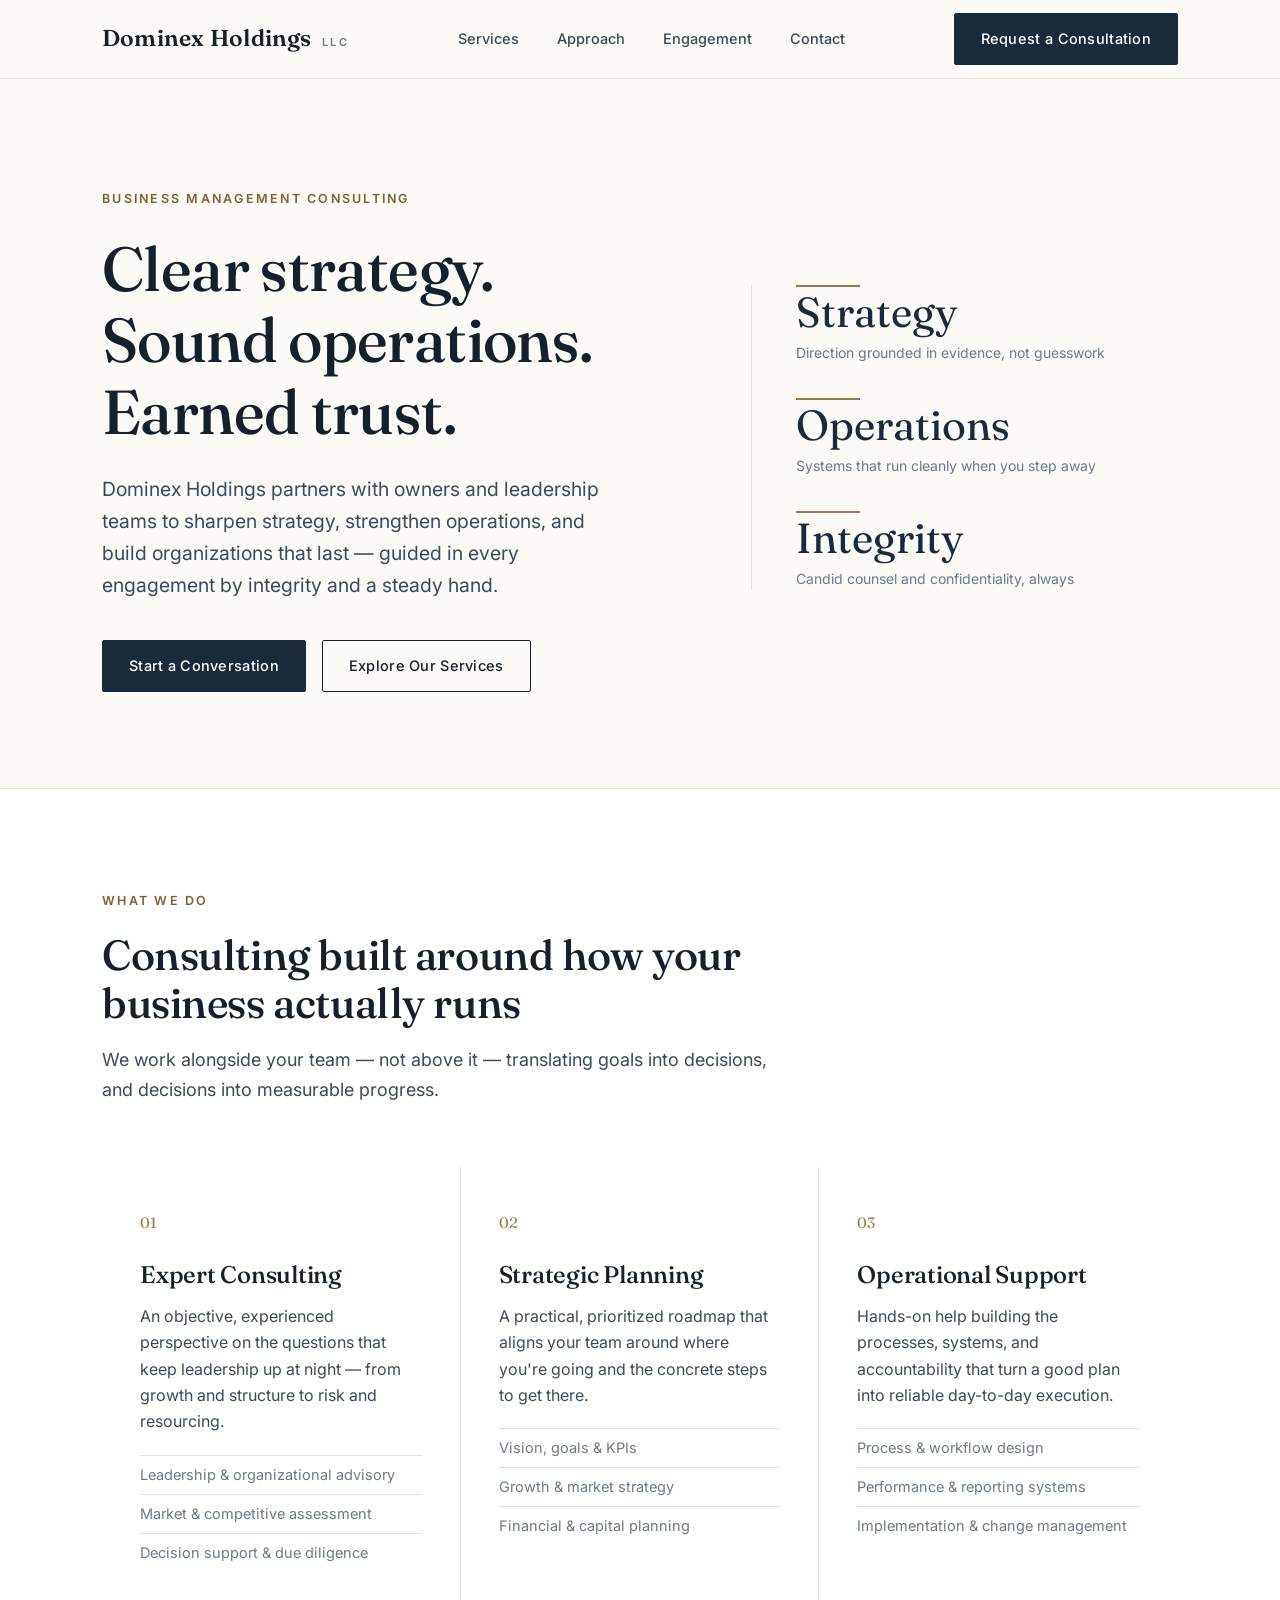
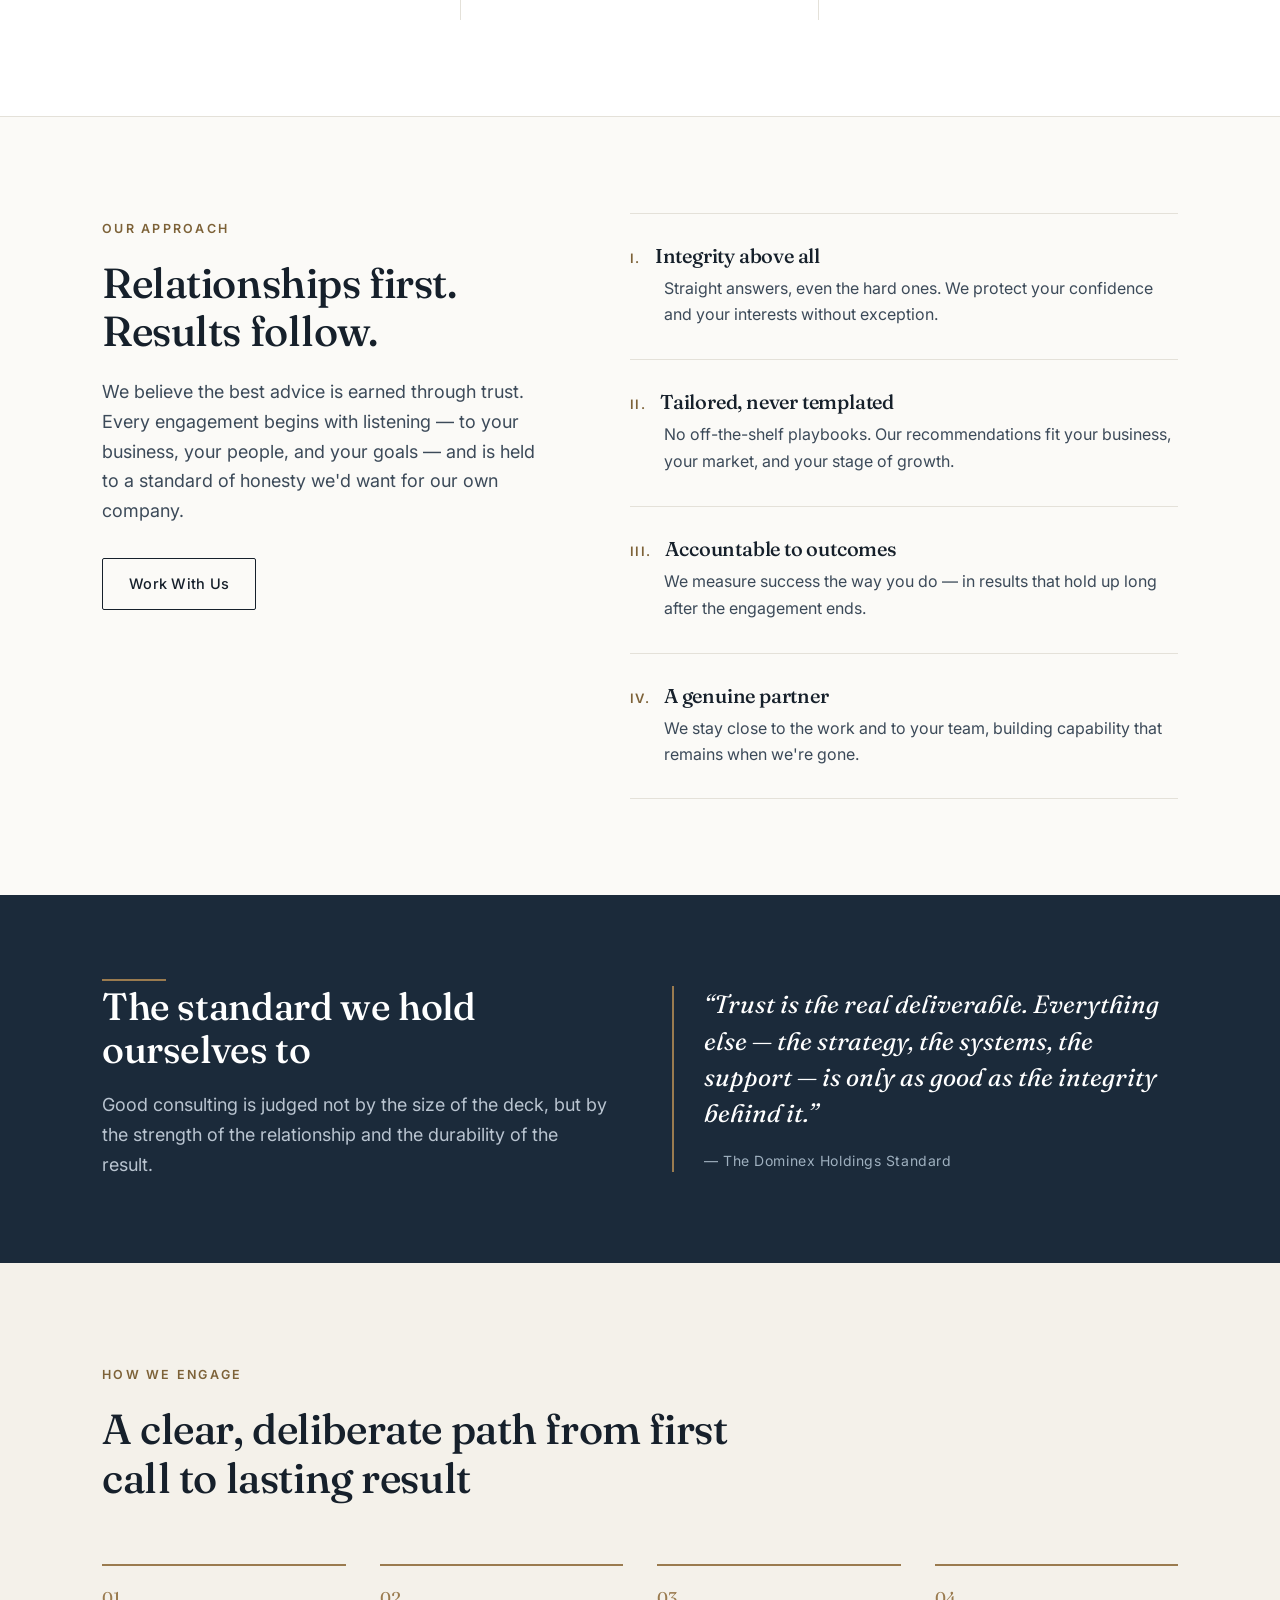
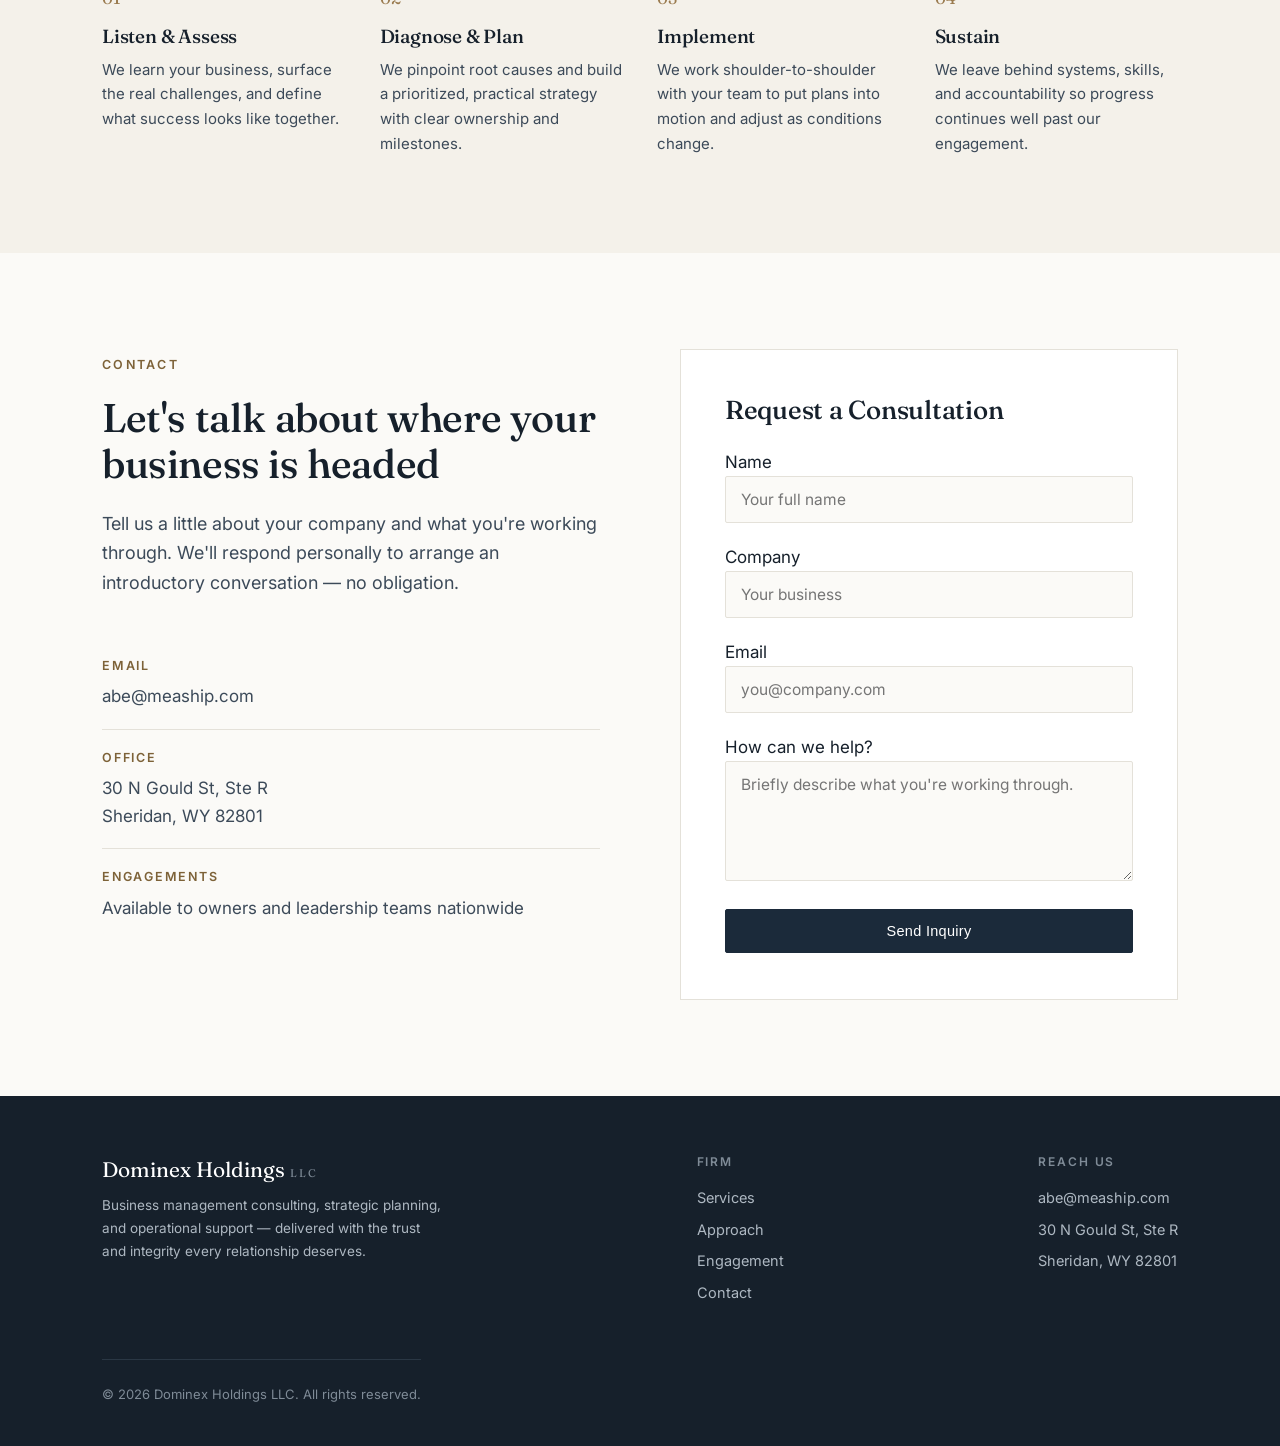
==== index.html @ ced31624 "Dominex Holdings LLC consulting website Co-Authored-By: Claude Opus 4.8 (1M context) <noreply@anthro" ====
<!DOCTYPE html>
<html lang="en">
<head>
<meta charset="UTF-8" />
<meta name="viewport" content="width=device-width, initial-scale=1.0" />
<title>Dominex Holdings LLC — Business Management Consulting</title>
<meta name="description" content="Dominex Holdings LLC provides expert business management consulting, strategic planning, and operational support — built on a foundation of trust and integrity." />
<link rel="preconnect" href="https://fonts.googleapis.com" />
<link rel="preconnect" href="https://fonts.gstatic.com" crossorigin />
<link href="https://fonts.googleapis.com/css2?family=Fraunces:opsz,wght@9..144,400;9..144,500;9..144,600&family=Inter:wght@400;500;600&display=swap" rel="stylesheet" />
<style>
  :root{
    --ink:#16202b;
    --ink-soft:#3c4a59;
    --muted:#6c7a89;
    --line:#e4e1d9;
    --paper:#fbfaf7;
    --paper-2:#f4f1ea;
    --navy:#1b2a3a;
    --accent:#9a7b4f;
    --accent-deep:#7d6238;
    --white:#ffffff;
  }
  *{box-sizing:border-box;margin:0;padding:0}
  html{scroll-behavior:smooth}
  body{
    font-family:'Inter',-apple-system,BlinkMacSystemFont,sans-serif;
    color:var(--ink);
    background:var(--paper);
    line-height:1.65;
    font-size:17px;
    -webkit-font-smoothing:antialiased;
  }
  h1,h2,h3,h4{font-family:'Fraunces',Georgia,serif;font-weight:500;line-height:1.15;letter-spacing:-.01em;color:var(--ink)}
  a{color:inherit;text-decoration:none}
  .wrap{max-width:1140px;margin:0 auto;padding:0 32px}
  .eyebrow{
    font-family:'Inter',sans-serif;font-size:12.5px;font-weight:600;
    letter-spacing:.18em;text-transform:uppercase;color:var(--accent-deep);
  }

  /* Header */
  header{
    position:sticky;top:0;z-index:50;
    background:rgba(251,250,247,.88);
    backdrop-filter:saturate(180%) blur(12px);
    border-bottom:1px solid var(--line);
  }
  .nav{display:flex;align-items:center;justify-content:space-between;height:78px}
  .brand{display:flex;align-items:baseline;gap:10px}
  .brand .mark{font-family:'Fraunces',serif;font-size:23px;font-weight:600;letter-spacing:.01em;color:var(--ink)}
  .brand .llc{font-size:11px;letter-spacing:.22em;text-transform:uppercase;color:var(--muted);font-weight:600}
  nav.links{display:flex;gap:38px;align-items:center}
  nav.links a{font-size:14.5px;color:var(--ink-soft);font-weight:500;transition:color .2s}
  nav.links a:hover{color:var(--accent-deep)}
  .btn{
    display:inline-block;background:var(--navy);color:var(--white);
    padding:13px 26px;border-radius:2px;font-size:14.5px;font-weight:500;
    letter-spacing:.02em;transition:background .25s,transform .25s;
    border:1px solid var(--navy);
  }
  .btn:hover{background:#0f1c29}
  .btn.ghost{background:transparent;color:var(--ink);border:1px solid var(--ink)}
  .btn.ghost:hover{background:var(--ink);color:var(--white)}
  .menu-toggle{display:none;background:none;border:0;font-size:26px;color:var(--ink);cursor:pointer}

  /* Hero */
  .hero{padding:104px 0 96px;position:relative;overflow:hidden}
  .hero .wrap{display:grid;grid-template-columns:1.15fr .85fr;gap:72px;align-items:center}
  .hero h1{font-size:62px;margin:22px 0 26px}
  .hero p.lead{font-size:19.5px;color:var(--ink-soft);max-width:520px;margin-bottom:38px}
  .hero-cta{display:flex;gap:16px;flex-wrap:wrap}
  .hero-aside{
    border-left:1px solid var(--line);padding-left:44px;
  }
  .hero-aside .stat{margin-bottom:34px}
  .hero-aside .stat:last-child{margin-bottom:0}
  .hero-aside .num{font-family:'Fraunces',serif;font-size:42px;color:var(--navy);line-height:1}
  .hero-aside .lbl{font-size:14px;color:var(--muted);margin-top:8px}
  .rule{width:64px;height:2px;background:var(--accent);margin:0 0 4px}

  /* Sections */
  section{padding:96px 0}
  .section-head{max-width:680px;margin-bottom:62px}
  .section-head h2{font-size:42px;margin:18px 0 18px}
  .section-head p{font-size:18px;color:var(--ink-soft)}

  /* Services */
  #services{background:var(--white);border-top:1px solid var(--line);border-bottom:1px solid var(--line)}
  .grid3{display:grid;grid-template-columns:repeat(3,1fr);gap:0}
  .svc{
    padding:44px 38px 48px;border-right:1px solid var(--line);
    transition:background .3s;
  }
  .svc:last-child{border-right:0}
  .svc:hover{background:var(--paper)}
  .svc .ix{font-family:'Fraunces',serif;font-size:15px;color:var(--accent);margin-bottom:26px}
  .svc h3{font-size:24px;margin-bottom:14px}
  .svc p{font-size:16px;color:var(--ink-soft)}
  .svc ul{list-style:none;margin-top:20px}
  .svc li{font-size:14.5px;color:var(--muted);padding:7px 0;border-top:1px solid var(--line)}

  /* Approach / values */
  #approach .wrap{display:grid;grid-template-columns:.9fr 1.1fr;gap:80px;align-items:start}
  .values{display:grid;gap:2px}
  .value{padding:30px 0;border-top:1px solid var(--line)}
  .value:last-child{border-bottom:1px solid var(--line)}
  .value h4{font-size:20px;margin-bottom:8px;display:flex;align-items:baseline;gap:14px}
  .value h4 .vix{font-family:'Inter',sans-serif;font-size:13px;font-weight:600;color:var(--accent-deep);letter-spacing:.1em}
  .value p{font-size:16px;color:var(--ink-soft);padding-left:34px}

  /* Strip */
  .strip{background:var(--navy);color:#eef1f4}
  .strip .wrap{padding:84px 32px;display:grid;grid-template-columns:1fr 1fr;gap:64px;align-items:center}
  .strip h2{color:#fff;font-size:38px}
  .strip p{color:#b9c4d0;font-size:18px;margin-top:18px}
  .strip .rule{background:var(--accent)}
  .strip blockquote{
    font-family:'Fraunces',serif;font-size:25px;line-height:1.45;color:#fff;font-style:italic;
    border-left:2px solid var(--accent);padding-left:30px;
  }
  .strip cite{display:block;font-family:'Inter',sans-serif;font-style:normal;font-size:14px;color:#9fb0bf;margin-top:20px;letter-spacing:.04em}

  /* Process */
  #process{background:var(--paper-2)}
  .steps{display:grid;grid-template-columns:repeat(4,1fr);gap:34px;margin-top:14px}
  .step .n{font-family:'Fraunces',serif;font-size:17px;color:var(--accent);border-top:2px solid var(--accent);padding-top:18px;display:inline-block;width:100%}
  .step h4{font-size:19px;margin:14px 0 10px}
  .step p{font-size:15px;color:var(--ink-soft)}

  /* Contact */
  #contact .wrap{display:grid;grid-template-columns:1fr 1fr;gap:80px}
  .contact-card{
    background:var(--white);border:1px solid var(--line);padding:46px 44px;
  }
  .contact-card h3{font-size:26px;margin-bottom:22px}
  .field{display:block;margin-bottom:20px}
  .field label{display:block;font-size:13px;font-weight:600;letter-spacing:.06em;text-transform:uppercase;color:var(--muted);margin-bottom:8px}
  .field input,.field textarea{
    width:100%;padding:13px 15px;border:1px solid var(--line);background:var(--paper);
    font-family:inherit;font-size:15.5px;color:var(--ink);border-radius:2px;transition:border-color .2s;
  }
  .field input:focus,.field textarea:focus{outline:none;border-color:var(--accent)}
  .field textarea{resize:vertical;min-height:120px}
  .detail{padding:18px 0;border-top:1px solid var(--line)}
  .detail:first-of-type{border-top:0}
  .detail .k{font-size:12.5px;letter-spacing:.14em;text-transform:uppercase;color:var(--accent-deep);font-weight:600;margin-bottom:6px}
  .detail .v{font-size:17px;color:var(--ink-soft)}
  .detail .v a:hover{color:var(--accent-deep)}

  /* Footer */
  footer{background:var(--ink);color:#aeb8c2;padding:56px 0 40px}
  footer .wrap{display:flex;justify-content:space-between;align-items:flex-start;flex-wrap:wrap;gap:30px}
  footer .mark{font-family:'Fraunces',serif;font-size:21px;color:#fff;margin-bottom:8px}
  footer .fnote{font-size:13.5px;max-width:340px;line-height:1.7}
  footer .fcol h5{font-size:12px;letter-spacing:.16em;text-transform:uppercase;color:#7f8b97;margin-bottom:14px;font-weight:600}
  footer .fcol a,footer .fcol p{display:block;font-size:14.5px;color:#aeb8c2;margin-bottom:8px;transition:color .2s}
  footer .fcol a:hover{color:#fff}
  .legal{border-top:1px solid #2a3744;margin-top:46px;padding-top:24px;font-size:13px;color:#7f8b97}

  @media(max-width:920px){
    .hero .wrap{grid-template-columns:1fr;gap:48px}
    .hero-aside{border-left:0;border-top:1px solid var(--line);padding-left:0;padding-top:36px;display:flex;gap:48px}
    .hero-aside .stat{margin-bottom:0}
    .grid3{grid-template-columns:1fr}
    .svc{border-right:0;border-bottom:1px solid var(--line)}
    #approach .wrap,.strip .wrap,#contact .wrap{grid-template-columns:1fr;gap:46px}
    .steps{grid-template-columns:1fr 1fr}
  }
  @media(max-width:640px){
    body{font-size:16px}
    .wrap{padding:0 22px}
    .nav{height:66px}
    nav.links{display:none}
    .menu-toggle{display:block}
    header .btn{display:none}
    .brand .mark{font-size:20px}
    .hero{padding:60px 0 64px}
    .hero h1{font-size:39px}
    .hero p.lead{font-size:17.5px}
    .hero-cta{flex-direction:column;align-items:stretch}
    .hero-cta .btn{text-align:center}
    section{padding:64px 0}
    .section-head{margin-bottom:42px}
    .section-head h2,.strip h2,#approach h2{font-size:30px}
    .hero h1 br{display:none}
    .steps{grid-template-columns:1fr}
    .svc{padding:34px 26px 38px}
    .contact-card{padding:34px 26px}
    .hero-aside{flex-direction:column;gap:30px}
    .strip .wrap{padding:60px 22px}
    .strip blockquote{font-size:21px}
    footer .wrap{flex-direction:column;gap:26px}
  }
</style>
</head>
<body>

<header>
  <div class="wrap nav">
    <div class="brand">
      <span class="mark">Dominex Holdings</span>
      <span class="llc">LLC</span>
    </div>
    <nav class="links">
      <a href="#services">Services</a>
      <a href="#approach">Approach</a>
      <a href="#process">Engagement</a>
      <a href="#contact">Contact</a>
    </nav>
    <a href="#contact" class="btn">Request a Consultation</a>
    <button class="menu-toggle" aria-label="Menu">☰</button>
  </div>
</header>

<!-- HERO -->
<section class="hero">
  <div class="wrap">
    <div>
      <span class="eyebrow">Business Management Consulting</span>
      <h1>Clear strategy.<br />Sound operations.<br />Earned trust.</h1>
      <p class="lead">Dominex Holdings partners with owners and leadership teams to sharpen strategy, strengthen operations, and build organizations that last — guided in every engagement by integrity and a steady hand.</p>
      <div class="hero-cta">
        <a href="#contact" class="btn">Start a Conversation</a>
        <a href="#services" class="btn ghost">Explore Our Services</a>
      </div>
    </div>
    <aside class="hero-aside">
      <div class="stat">
        <div class="rule"></div>
        <div class="num">Strategy</div>
        <div class="lbl">Direction grounded in evidence, not guesswork</div>
      </div>
      <div class="stat">
        <div class="rule"></div>
        <div class="num">Operations</div>
        <div class="lbl">Systems that run cleanly when you step away</div>
      </div>
      <div class="stat">
        <div class="rule"></div>
        <div class="num">Integrity</div>
        <div class="lbl">Candid counsel and confidentiality, always</div>
      </div>
    </aside>
  </div>
</section>

<!-- SERVICES -->
<section id="services">
  <div class="wrap">
    <div class="section-head">
      <span class="eyebrow">What We Do</span>
      <h2>Consulting built around how your business actually runs</h2>
      <p>We work alongside your team — not above it — translating goals into decisions, and decisions into measurable progress.</p>
    </div>
    <div class="grid3">
      <div class="svc">
        <div class="ix">01</div>
        <h3>Expert Consulting</h3>
        <p>An objective, experienced perspective on the questions that keep leadership up at night — from growth and structure to risk and resourcing.</p>
        <ul>
          <li>Leadership &amp; organizational advisory</li>
          <li>Market &amp; competitive assessment</li>
          <li>Decision support &amp; due diligence</li>
        </ul>
      </div>
      <div class="svc">
        <div class="ix">02</div>
        <h3>Strategic Planning</h3>
        <p>A practical, prioritized roadmap that aligns your team around where you're going and the concrete steps to get there.</p>
        <ul>
          <li>Vision, goals &amp; KPIs</li>
          <li>Growth &amp; market strategy</li>
          <li>Financial &amp; capital planning</li>
        </ul>
      </div>
      <div class="svc">
        <div class="ix">03</div>
        <h3>Operational Support</h3>
        <p>Hands-on help building the processes, systems, and accountability that turn a good plan into reliable day-to-day execution.</p>
        <ul>
          <li>Process &amp; workflow design</li>
          <li>Performance &amp; reporting systems</li>
          <li>Implementation &amp; change management</li>
        </ul>
      </div>
    </div>
  </div>
</section>

<!-- APPROACH -->
<section id="approach">
  <div class="wrap">
    <div>
      <span class="eyebrow">Our Approach</span>
      <h2 style="font-size:42px;margin:18px 0 22px">Relationships first.<br />Results follow.</h2>
      <p style="font-size:18px;color:var(--ink-soft)">We believe the best advice is earned through trust. Every engagement begins with listening — to your business, your people, and your goals — and is held to a standard of honesty we'd want for our own company.</p>
      <a href="#contact" class="btn ghost" style="margin-top:32px">Work With Us</a>
    </div>
    <div class="values">
      <div class="value">
        <h4><span class="vix">I.</span> Integrity above all</h4>
        <p>Straight answers, even the hard ones. We protect your confidence and your interests without exception.</p>
      </div>
      <div class="value">
        <h4><span class="vix">II.</span> Tailored, never templated</h4>
        <p>No off-the-shelf playbooks. Our recommendations fit your business, your market, and your stage of growth.</p>
      </div>
      <div class="value">
        <h4><span class="vix">III.</span> Accountable to outcomes</h4>
        <p>We measure success the way you do — in results that hold up long after the engagement ends.</p>
      </div>
      <div class="value">
        <h4><span class="vix">IV.</span> A genuine partner</h4>
        <p>We stay close to the work and to your team, building capability that remains when we're gone.</p>
      </div>
    </div>
  </div>
</section>

<!-- STRIP -->
<div class="strip">
  <div class="wrap">
    <div>
      <div class="rule"></div>
      <h2>The standard we hold ourselves to</h2>
      <p>Good consulting is judged not by the size of the deck, but by the strength of the relationship and the durability of the result.</p>
    </div>
    <blockquote>
      “Trust is the real deliverable. Everything else — the strategy, the systems, the support — is only as good as the integrity behind it.”
      <cite>— The Dominex Holdings Standard</cite>
    </blockquote>
  </div>
</div>

<!-- PROCESS -->
<section id="process">
  <div class="wrap">
    <div class="section-head">
      <span class="eyebrow">How We Engage</span>
      <h2>A clear, deliberate path from first call to lasting result</h2>
    </div>
    <div class="steps">
      <div class="step">
        <span class="n">01</span>
        <h4>Listen &amp; Assess</h4>
        <p>We learn your business, surface the real challenges, and define what success looks like together.</p>
      </div>
      <div class="step">
        <span class="n">02</span>
        <h4>Diagnose &amp; Plan</h4>
        <p>We pinpoint root causes and build a prioritized, practical strategy with clear ownership and milestones.</p>
      </div>
      <div class="step">
        <span class="n">03</span>
        <h4>Implement</h4>
        <p>We work shoulder-to-shoulder with your team to put plans into motion and adjust as conditions change.</p>
      </div>
      <div class="step">
        <span class="n">04</span>
        <h4>Sustain</h4>
        <p>We leave behind systems, skills, and accountability so progress continues well past our engagement.</p>
      </div>
    </div>
  </div>
</section>

<!-- CONTACT -->
<section id="contact">
  <div class="wrap">
    <div>
      <span class="eyebrow">Contact</span>
      <h2 style="font-size:40px;margin:18px 0 22px">Let's talk about where your business is headed</h2>
      <p style="font-size:18px;color:var(--ink-soft);margin-bottom:40px">Tell us a little about your company and what you're working through. We'll respond personally to arrange an introductory conversation — no obligation.</p>

      <div class="detail">
        <div class="k">Email</div>
        <div class="v"><a href="mailto:abe@meaship.com">abe@meaship.com</a></div>
      </div>
      <div class="detail">
        <div class="k">Office</div>
        <div class="v">30 N Gould St, Ste R<br />Sheridan, WY 82801</div>
      </div>
      <div class="detail">
        <div class="k">Engagements</div>
        <div class="v">Available to owners and leadership teams nationwide</div>
      </div>
    </div>

    <div class="contact-card">
      <h3>Request a Consultation</h3>
      <form action="mailto:abe@meaship.com" method="post" enctype="text/plain">
        <label class="field">
          <span>Name</span>
          <input type="text" name="name" placeholder="Your full name" required />
        </label>
        <label class="field">
          <span>Company</span>
          <input type="text" name="company" placeholder="Your business" />
        </label>
        <label class="field">
          <span>Email</span>
          <input type="email" name="email" placeholder="you@company.com" required />
        </label>
        <label class="field">
          <span>How can we help?</span>
          <textarea name="message" placeholder="Briefly describe what you're working through." required></textarea>
        </label>
        <button type="submit" class="btn" style="width:100%;cursor:pointer">Send Inquiry</button>
      </form>
    </div>
  </div>
</section>

<!-- FOOTER -->
<footer>
  <div class="wrap">
    <div>
      <div class="mark">Dominex Holdings <span style="font-size:11px;letter-spacing:.2em;color:#7f8b97">LLC</span></div>
      <p class="fnote">Business management consulting, strategic planning, and operational support — delivered with the trust and integrity every relationship deserves.</p>
    </div>
    <div class="fcol">
      <h5>Firm</h5>
      <a href="#services">Services</a>
      <a href="#approach">Approach</a>
      <a href="#process">Engagement</a>
      <a href="#contact">Contact</a>
    </div>
    <div class="fcol">
      <h5>Reach Us</h5>
      <a href="mailto:abe@meaship.com">abe@meaship.com</a>
      <p>30 N Gould St, Ste R</p>
      <p>Sheridan, WY 82801</p>
    </div>
  </div>
  <div class="wrap">
    <div class="legal">© <span id="yr"></span> Dominex Holdings LLC. All rights reserved.</div>
  </div>
</footer>

<script>
  document.getElementById('yr').textContent = new Date().getFullYear();
  document.querySelector('.menu-toggle').addEventListener('click', function(){
    var links = document.querySelector('nav.links');
    var open = links.style.display === 'flex';
    links.style.display = open ? 'none' : 'flex';
    if(!open){
      links.style.position='absolute';links.style.top='78px';links.style.left='0';
      links.style.right='0';links.style.flexDirection='column';links.style.background='var(--paper)';
      links.style.padding='24px 32px';links.style.borderBottom='1px solid var(--line)';links.style.gap='20px';
    }
  });
</script>
</body>
</html>
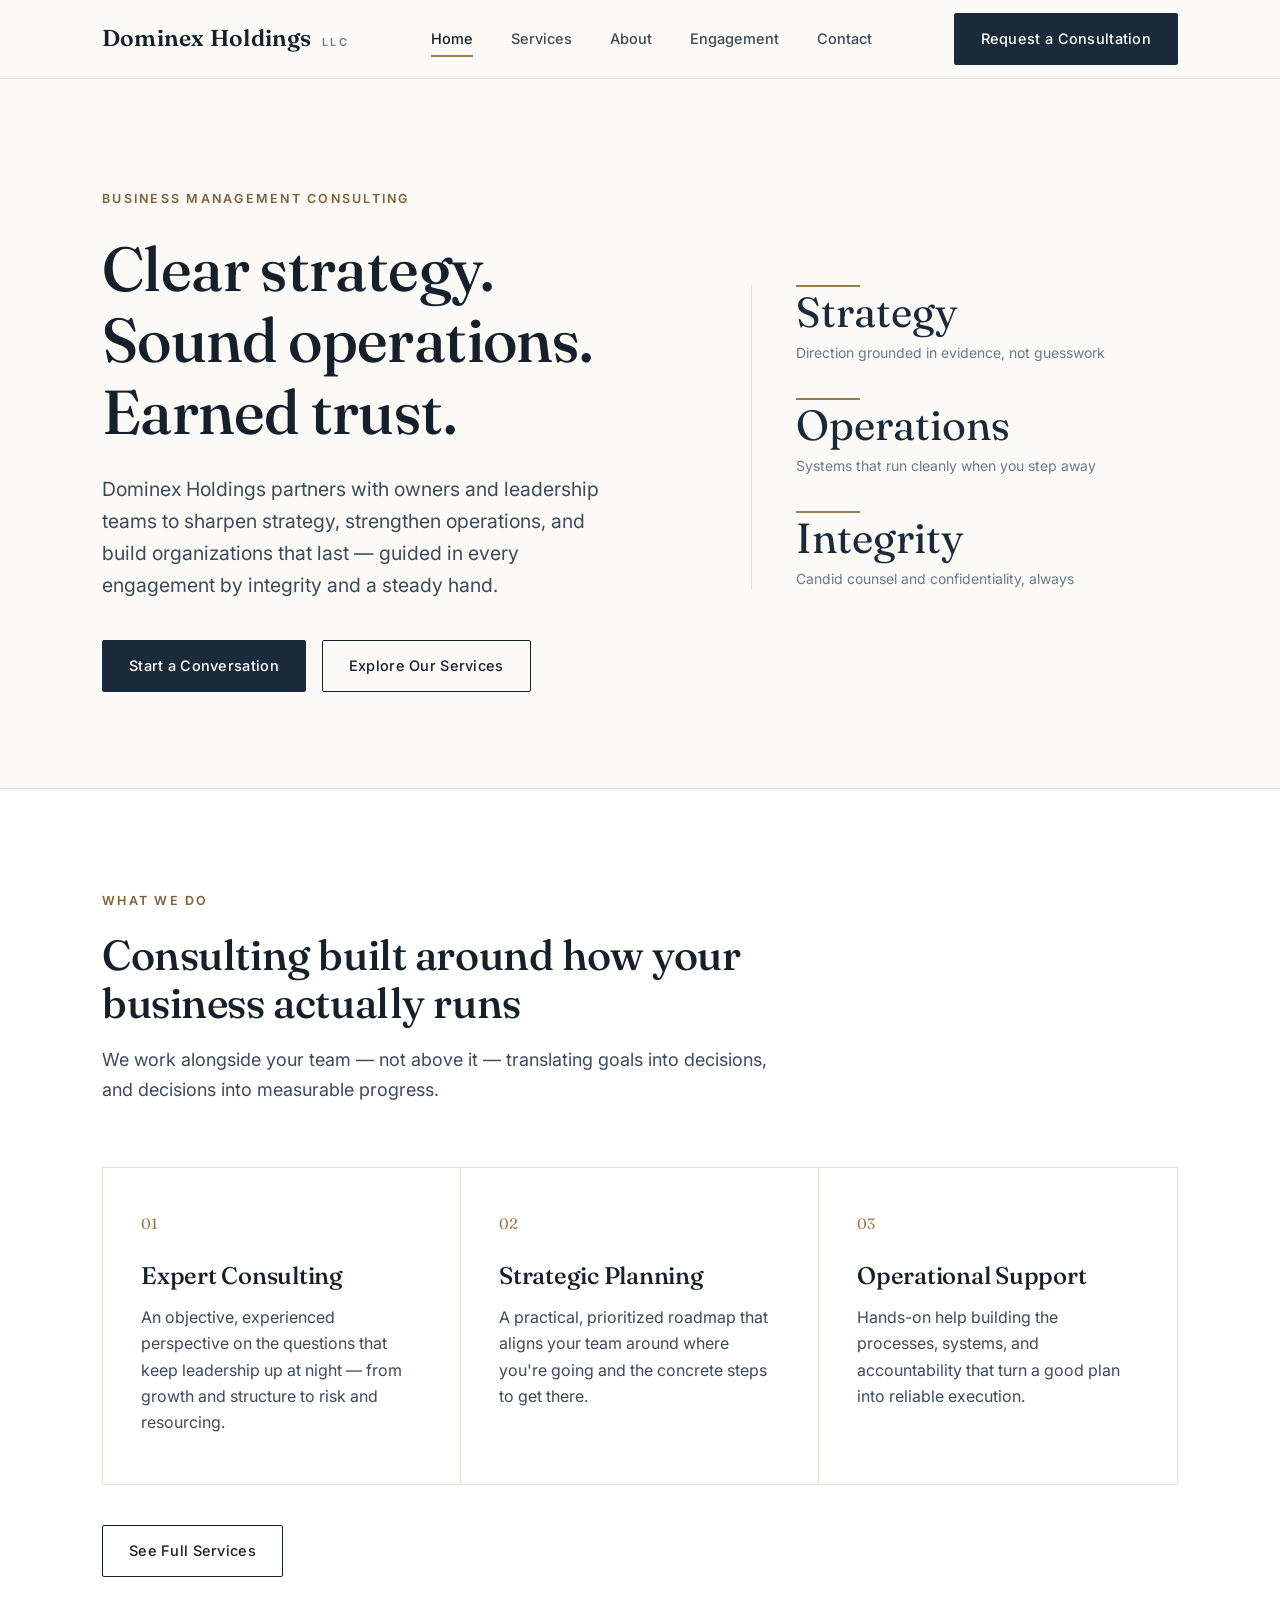
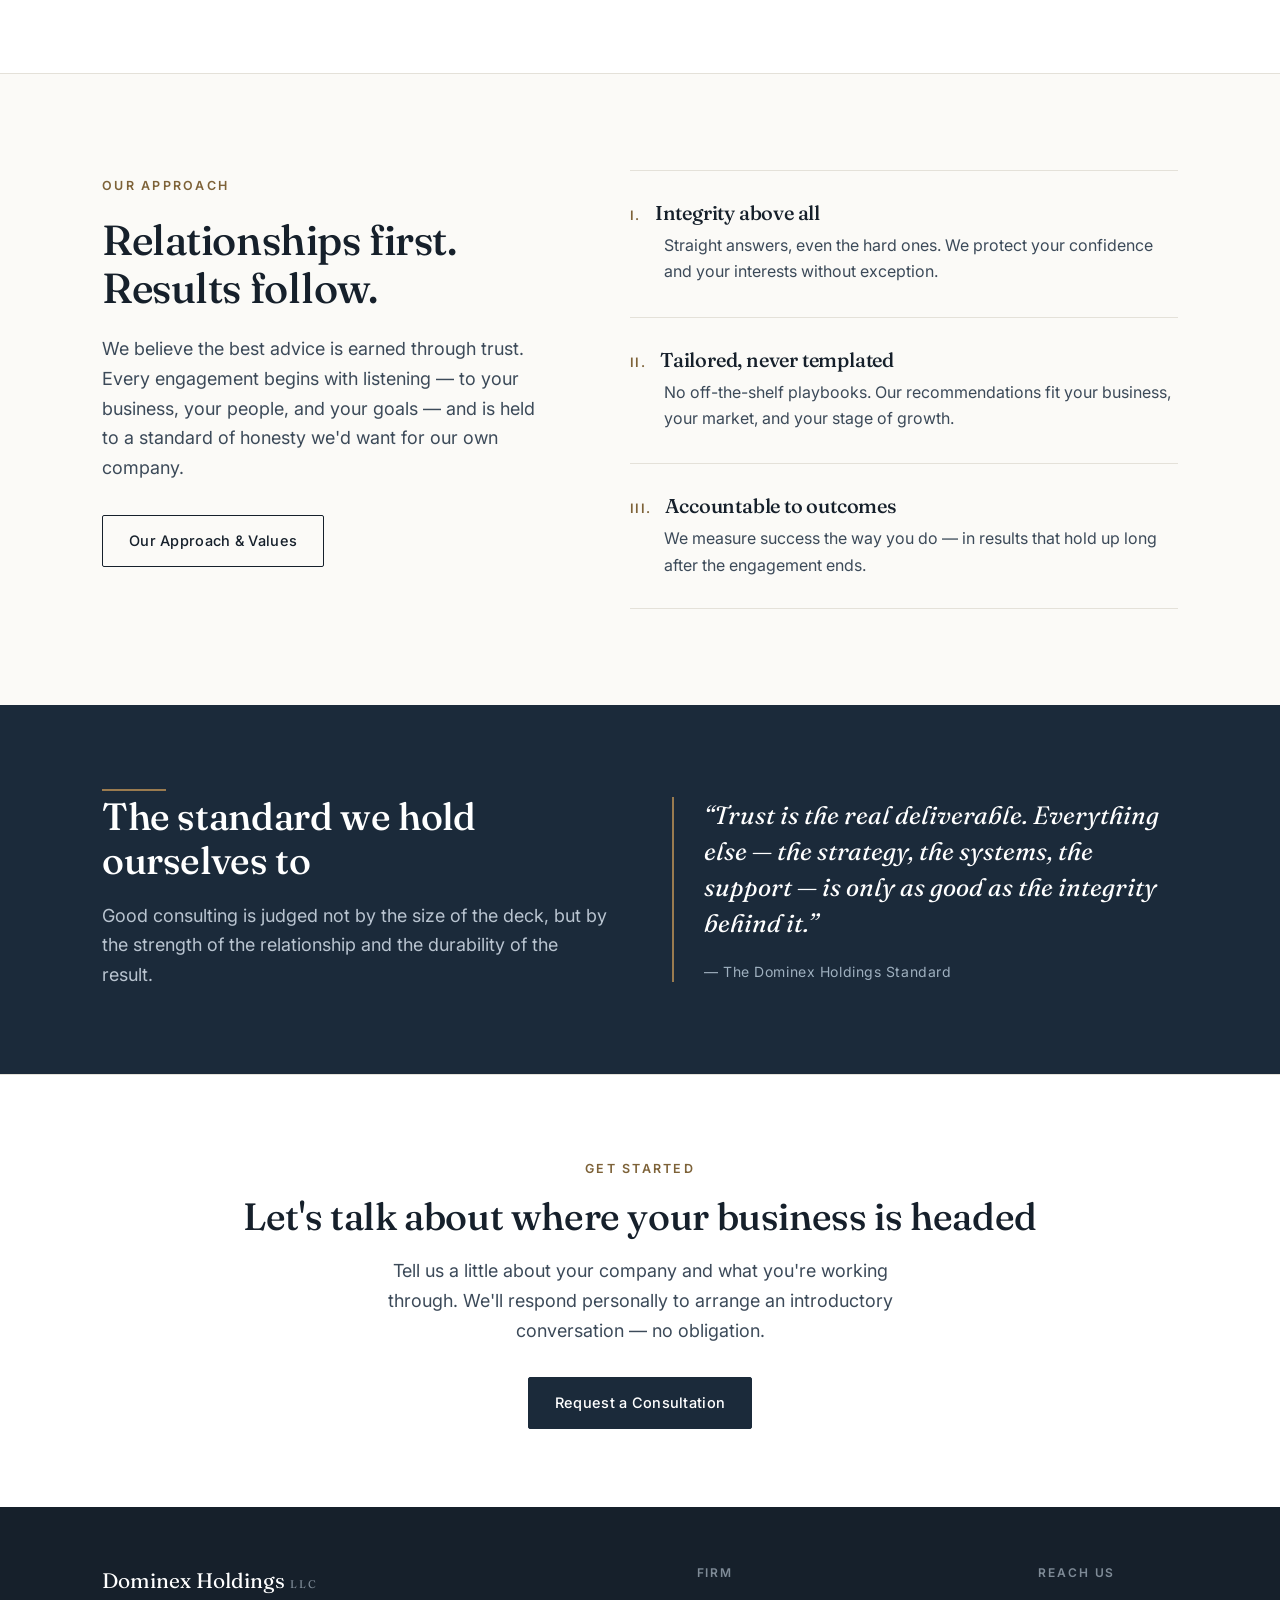
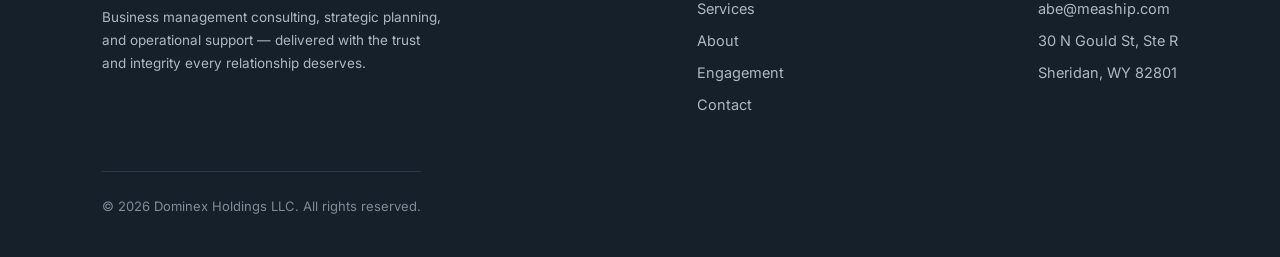
==== commit 3f18018c: "Convert to multi-page site (Home, Services, About, Engagement, Contact) Co-Authored-By: Claude Opus " ====
--- a/index.html
+++ b/index.html
@@ -8,207 +8,24 @@
 <link rel="preconnect" href="https://fonts.googleapis.com" />
 <link rel="preconnect" href="https://fonts.gstatic.com" crossorigin />
 <link href="https://fonts.googleapis.com/css2?family=Fraunces:opsz,wght@9..144,400;9..144,500;9..144,600&family=Inter:wght@400;500;600&display=swap" rel="stylesheet" />
-<style>
-  :root{
-    --ink:#16202b;
-    --ink-soft:#3c4a59;
-    --muted:#6c7a89;
-    --line:#e4e1d9;
-    --paper:#fbfaf7;
-    --paper-2:#f4f1ea;
-    --navy:#1b2a3a;
-    --accent:#9a7b4f;
-    --accent-deep:#7d6238;
-    --white:#ffffff;
-  }
-  *{box-sizing:border-box;margin:0;padding:0}
-  html{scroll-behavior:smooth}
-  body{
-    font-family:'Inter',-apple-system,BlinkMacSystemFont,sans-serif;
-    color:var(--ink);
-    background:var(--paper);
-    line-height:1.65;
-    font-size:17px;
-    -webkit-font-smoothing:antialiased;
-  }
-  h1,h2,h3,h4{font-family:'Fraunces',Georgia,serif;font-weight:500;line-height:1.15;letter-spacing:-.01em;color:var(--ink)}
-  a{color:inherit;text-decoration:none}
-  .wrap{max-width:1140px;margin:0 auto;padding:0 32px}
-  .eyebrow{
-    font-family:'Inter',sans-serif;font-size:12.5px;font-weight:600;
-    letter-spacing:.18em;text-transform:uppercase;color:var(--accent-deep);
-  }
-
-  /* Header */
-  header{
-    position:sticky;top:0;z-index:50;
-    background:rgba(251,250,247,.88);
-    backdrop-filter:saturate(180%) blur(12px);
-    border-bottom:1px solid var(--line);
-  }
-  .nav{display:flex;align-items:center;justify-content:space-between;height:78px}
-  .brand{display:flex;align-items:baseline;gap:10px}
-  .brand .mark{font-family:'Fraunces',serif;font-size:23px;font-weight:600;letter-spacing:.01em;color:var(--ink)}
-  .brand .llc{font-size:11px;letter-spacing:.22em;text-transform:uppercase;color:var(--muted);font-weight:600}
-  nav.links{display:flex;gap:38px;align-items:center}
-  nav.links a{font-size:14.5px;color:var(--ink-soft);font-weight:500;transition:color .2s}
-  nav.links a:hover{color:var(--accent-deep)}
-  .btn{
-    display:inline-block;background:var(--navy);color:var(--white);
-    padding:13px 26px;border-radius:2px;font-size:14.5px;font-weight:500;
-    letter-spacing:.02em;transition:background .25s,transform .25s;
-    border:1px solid var(--navy);
-  }
-  .btn:hover{background:#0f1c29}
-  .btn.ghost{background:transparent;color:var(--ink);border:1px solid var(--ink)}
-  .btn.ghost:hover{background:var(--ink);color:var(--white)}
-  .menu-toggle{display:none;background:none;border:0;font-size:26px;color:var(--ink);cursor:pointer}
-
-  /* Hero */
-  .hero{padding:104px 0 96px;position:relative;overflow:hidden}
-  .hero .wrap{display:grid;grid-template-columns:1.15fr .85fr;gap:72px;align-items:center}
-  .hero h1{font-size:62px;margin:22px 0 26px}
-  .hero p.lead{font-size:19.5px;color:var(--ink-soft);max-width:520px;margin-bottom:38px}
-  .hero-cta{display:flex;gap:16px;flex-wrap:wrap}
-  .hero-aside{
-    border-left:1px solid var(--line);padding-left:44px;
-  }
-  .hero-aside .stat{margin-bottom:34px}
-  .hero-aside .stat:last-child{margin-bottom:0}
-  .hero-aside .num{font-family:'Fraunces',serif;font-size:42px;color:var(--navy);line-height:1}
-  .hero-aside .lbl{font-size:14px;color:var(--muted);margin-top:8px}
-  .rule{width:64px;height:2px;background:var(--accent);margin:0 0 4px}
-
-  /* Sections */
-  section{padding:96px 0}
-  .section-head{max-width:680px;margin-bottom:62px}
-  .section-head h2{font-size:42px;margin:18px 0 18px}
-  .section-head p{font-size:18px;color:var(--ink-soft)}
-
-  /* Services */
-  #services{background:var(--white);border-top:1px solid var(--line);border-bottom:1px solid var(--line)}
-  .grid3{display:grid;grid-template-columns:repeat(3,1fr);gap:0}
-  .svc{
-    padding:44px 38px 48px;border-right:1px solid var(--line);
-    transition:background .3s;
-  }
-  .svc:last-child{border-right:0}
-  .svc:hover{background:var(--paper)}
-  .svc .ix{font-family:'Fraunces',serif;font-size:15px;color:var(--accent);margin-bottom:26px}
-  .svc h3{font-size:24px;margin-bottom:14px}
-  .svc p{font-size:16px;color:var(--ink-soft)}
-  .svc ul{list-style:none;margin-top:20px}
-  .svc li{font-size:14.5px;color:var(--muted);padding:7px 0;border-top:1px solid var(--line)}
-
-  /* Approach / values */
-  #approach .wrap{display:grid;grid-template-columns:.9fr 1.1fr;gap:80px;align-items:start}
-  .values{display:grid;gap:2px}
-  .value{padding:30px 0;border-top:1px solid var(--line)}
-  .value:last-child{border-bottom:1px solid var(--line)}
-  .value h4{font-size:20px;margin-bottom:8px;display:flex;align-items:baseline;gap:14px}
-  .value h4 .vix{font-family:'Inter',sans-serif;font-size:13px;font-weight:600;color:var(--accent-deep);letter-spacing:.1em}
-  .value p{font-size:16px;color:var(--ink-soft);padding-left:34px}
-
-  /* Strip */
-  .strip{background:var(--navy);color:#eef1f4}
-  .strip .wrap{padding:84px 32px;display:grid;grid-template-columns:1fr 1fr;gap:64px;align-items:center}
-  .strip h2{color:#fff;font-size:38px}
-  .strip p{color:#b9c4d0;font-size:18px;margin-top:18px}
-  .strip .rule{background:var(--accent)}
-  .strip blockquote{
-    font-family:'Fraunces',serif;font-size:25px;line-height:1.45;color:#fff;font-style:italic;
-    border-left:2px solid var(--accent);padding-left:30px;
-  }
-  .strip cite{display:block;font-family:'Inter',sans-serif;font-style:normal;font-size:14px;color:#9fb0bf;margin-top:20px;letter-spacing:.04em}
-
-  /* Process */
-  #process{background:var(--paper-2)}
-  .steps{display:grid;grid-template-columns:repeat(4,1fr);gap:34px;margin-top:14px}
-  .step .n{font-family:'Fraunces',serif;font-size:17px;color:var(--accent);border-top:2px solid var(--accent);padding-top:18px;display:inline-block;width:100%}
-  .step h4{font-size:19px;margin:14px 0 10px}
-  .step p{font-size:15px;color:var(--ink-soft)}
-
-  /* Contact */
-  #contact .wrap{display:grid;grid-template-columns:1fr 1fr;gap:80px}
-  .contact-card{
-    background:var(--white);border:1px solid var(--line);padding:46px 44px;
-  }
-  .contact-card h3{font-size:26px;margin-bottom:22px}
-  .field{display:block;margin-bottom:20px}
-  .field label{display:block;font-size:13px;font-weight:600;letter-spacing:.06em;text-transform:uppercase;color:var(--muted);margin-bottom:8px}
-  .field input,.field textarea{
-    width:100%;padding:13px 15px;border:1px solid var(--line);background:var(--paper);
-    font-family:inherit;font-size:15.5px;color:var(--ink);border-radius:2px;transition:border-color .2s;
-  }
-  .field input:focus,.field textarea:focus{outline:none;border-color:var(--accent)}
-  .field textarea{resize:vertical;min-height:120px}
-  .detail{padding:18px 0;border-top:1px solid var(--line)}
-  .detail:first-of-type{border-top:0}
-  .detail .k{font-size:12.5px;letter-spacing:.14em;text-transform:uppercase;color:var(--accent-deep);font-weight:600;margin-bottom:6px}
-  .detail .v{font-size:17px;color:var(--ink-soft)}
-  .detail .v a:hover{color:var(--accent-deep)}
-
-  /* Footer */
-  footer{background:var(--ink);color:#aeb8c2;padding:56px 0 40px}
-  footer .wrap{display:flex;justify-content:space-between;align-items:flex-start;flex-wrap:wrap;gap:30px}
-  footer .mark{font-family:'Fraunces',serif;font-size:21px;color:#fff;margin-bottom:8px}
-  footer .fnote{font-size:13.5px;max-width:340px;line-height:1.7}
-  footer .fcol h5{font-size:12px;letter-spacing:.16em;text-transform:uppercase;color:#7f8b97;margin-bottom:14px;font-weight:600}
-  footer .fcol a,footer .fcol p{display:block;font-size:14.5px;color:#aeb8c2;margin-bottom:8px;transition:color .2s}
-  footer .fcol a:hover{color:#fff}
-  .legal{border-top:1px solid #2a3744;margin-top:46px;padding-top:24px;font-size:13px;color:#7f8b97}
-
-  @media(max-width:920px){
-    .hero .wrap{grid-template-columns:1fr;gap:48px}
-    .hero-aside{border-left:0;border-top:1px solid var(--line);padding-left:0;padding-top:36px;display:flex;gap:48px}
-    .hero-aside .stat{margin-bottom:0}
-    .grid3{grid-template-columns:1fr}
-    .svc{border-right:0;border-bottom:1px solid var(--line)}
-    #approach .wrap,.strip .wrap,#contact .wrap{grid-template-columns:1fr;gap:46px}
-    .steps{grid-template-columns:1fr 1fr}
-  }
-  @media(max-width:640px){
-    body{font-size:16px}
-    .wrap{padding:0 22px}
-    .nav{height:66px}
-    nav.links{display:none}
-    .menu-toggle{display:block}
-    header .btn{display:none}
-    .brand .mark{font-size:20px}
-    .hero{padding:60px 0 64px}
-    .hero h1{font-size:39px}
-    .hero p.lead{font-size:17.5px}
-    .hero-cta{flex-direction:column;align-items:stretch}
-    .hero-cta .btn{text-align:center}
-    section{padding:64px 0}
-    .section-head{margin-bottom:42px}
-    .section-head h2,.strip h2,#approach h2{font-size:30px}
-    .hero h1 br{display:none}
-    .steps{grid-template-columns:1fr}
-    .svc{padding:34px 26px 38px}
-    .contact-card{padding:34px 26px}
-    .hero-aside{flex-direction:column;gap:30px}
-    .strip .wrap{padding:60px 22px}
-    .strip blockquote{font-size:21px}
-    footer .wrap{flex-direction:column;gap:26px}
-  }
-</style>
+<link rel="stylesheet" href="styles.css" />
 </head>
 <body>
 
 <header>
   <div class="wrap nav">
-    <div class="brand">
+    <a href="index.html" class="brand">
       <span class="mark">Dominex Holdings</span>
       <span class="llc">LLC</span>
-    </div>
+    </a>
     <nav class="links">
-      <a href="#services">Services</a>
-      <a href="#approach">Approach</a>
-      <a href="#process">Engagement</a>
-      <a href="#contact">Contact</a>
+      <a href="index.html" class="active">Home</a>
+      <a href="services.html">Services</a>
+      <a href="about.html">About</a>
+      <a href="process.html">Engagement</a>
+      <a href="contact.html">Contact</a>
     </nav>
-    <a href="#contact" class="btn">Request a Consultation</a>
+    <a href="contact.html" class="btn">Request a Consultation</a>
     <button class="menu-toggle" aria-label="Menu">☰</button>
   </div>
 </header>
@@ -221,8 +38,8 @@
       <h1>Clear strategy.<br />Sound operations.<br />Earned trust.</h1>
       <p class="lead">Dominex Holdings partners with owners and leadership teams to sharpen strategy, strengthen operations, and build organizations that last — guided in every engagement by integrity and a steady hand.</p>
       <div class="hero-cta">
-        <a href="#contact" class="btn">Start a Conversation</a>
-        <a href="#services" class="btn ghost">Explore Our Services</a>
+        <a href="contact.html" class="btn">Start a Conversation</a>
+        <a href="services.html" class="btn ghost">Explore Our Services</a>
       </div>
     </div>
     <aside class="hero-aside">
@@ -245,57 +62,45 @@
   </div>
 </section>
 
-<!-- SERVICES -->
-<section id="services">
+<!-- SERVICES TEASER -->
+<section class="bg-white">
   <div class="wrap">
     <div class="section-head">
       <span class="eyebrow">What We Do</span>
       <h2>Consulting built around how your business actually runs</h2>
       <p>We work alongside your team — not above it — translating goals into decisions, and decisions into measurable progress.</p>
     </div>
-    <div class="grid3">
+  </div>
+  <div class="wrap">
+    <div class="grid3" style="border:1px solid var(--line)">
       <div class="svc">
         <div class="ix">01</div>
         <h3>Expert Consulting</h3>
         <p>An objective, experienced perspective on the questions that keep leadership up at night — from growth and structure to risk and resourcing.</p>
-        <ul>
-          <li>Leadership &amp; organizational advisory</li>
-          <li>Market &amp; competitive assessment</li>
-          <li>Decision support &amp; due diligence</li>
-        </ul>
       </div>
       <div class="svc">
         <div class="ix">02</div>
         <h3>Strategic Planning</h3>
         <p>A practical, prioritized roadmap that aligns your team around where you're going and the concrete steps to get there.</p>
-        <ul>
-          <li>Vision, goals &amp; KPIs</li>
-          <li>Growth &amp; market strategy</li>
-          <li>Financial &amp; capital planning</li>
-        </ul>
       </div>
       <div class="svc">
         <div class="ix">03</div>
         <h3>Operational Support</h3>
-        <p>Hands-on help building the processes, systems, and accountability that turn a good plan into reliable day-to-day execution.</p>
-        <ul>
-          <li>Process &amp; workflow design</li>
-          <li>Performance &amp; reporting systems</li>
-          <li>Implementation &amp; change management</li>
-        </ul>
+        <p>Hands-on help building the processes, systems, and accountability that turn a good plan into reliable execution.</p>
       </div>
     </div>
+    <div style="margin-top:40px"><a href="services.html" class="btn ghost">See Full Services</a></div>
   </div>
 </section>
 
-<!-- APPROACH -->
-<section id="approach">
-  <div class="wrap">
+<!-- APPROACH TEASER -->
+<section>
+  <div class="wrap split">
     <div>
       <span class="eyebrow">Our Approach</span>
       <h2 style="font-size:42px;margin:18px 0 22px">Relationships first.<br />Results follow.</h2>
       <p style="font-size:18px;color:var(--ink-soft)">We believe the best advice is earned through trust. Every engagement begins with listening — to your business, your people, and your goals — and is held to a standard of honesty we'd want for our own company.</p>
-      <a href="#contact" class="btn ghost" style="margin-top:32px">Work With Us</a>
+      <a href="about.html" class="btn ghost" style="margin-top:32px">Our Approach &amp; Values</a>
     </div>
     <div class="values">
       <div class="value">
@@ -309,10 +114,6 @@
       <div class="value">
         <h4><span class="vix">III.</span> Accountable to outcomes</h4>
         <p>We measure success the way you do — in results that hold up long after the engagement ends.</p>
-      </div>
-      <div class="value">
-        <h4><span class="vix">IV.</span> A genuine partner</h4>
-        <p>We stay close to the work and to your team, building capability that remains when we're gone.</p>
       </div>
     </div>
   </div>
@@ -333,86 +134,16 @@
   </div>
 </div>
 
-<!-- PROCESS -->
-<section id="process">
+<!-- CTA -->
+<div class="cta-band">
   <div class="wrap">
-    <div class="section-head">
-      <span class="eyebrow">How We Engage</span>
-      <h2>A clear, deliberate path from first call to lasting result</h2>
-    </div>
-    <div class="steps">
-      <div class="step">
-        <span class="n">01</span>
-        <h4>Listen &amp; Assess</h4>
-        <p>We learn your business, surface the real challenges, and define what success looks like together.</p>
-      </div>
-      <div class="step">
-        <span class="n">02</span>
-        <h4>Diagnose &amp; Plan</h4>
-        <p>We pinpoint root causes and build a prioritized, practical strategy with clear ownership and milestones.</p>
-      </div>
-      <div class="step">
-        <span class="n">03</span>
-        <h4>Implement</h4>
-        <p>We work shoulder-to-shoulder with your team to put plans into motion and adjust as conditions change.</p>
-      </div>
-      <div class="step">
-        <span class="n">04</span>
-        <h4>Sustain</h4>
-        <p>We leave behind systems, skills, and accountability so progress continues well past our engagement.</p>
-      </div>
-    </div>
+    <span class="eyebrow">Get Started</span>
+    <h2 style="margin-top:14px">Let's talk about where your business is headed</h2>
+    <p>Tell us a little about your company and what you're working through. We'll respond personally to arrange an introductory conversation — no obligation.</p>
+    <a href="contact.html" class="btn">Request a Consultation</a>
   </div>
-</section>
+</div>
 
-<!-- CONTACT -->
-<section id="contact">
-  <div class="wrap">
-    <div>
-      <span class="eyebrow">Contact</span>
-      <h2 style="font-size:40px;margin:18px 0 22px">Let's talk about where your business is headed</h2>
-      <p style="font-size:18px;color:var(--ink-soft);margin-bottom:40px">Tell us a little about your company and what you're working through. We'll respond personally to arrange an introductory conversation — no obligation.</p>
-
-      <div class="detail">
-        <div class="k">Email</div>
-        <div class="v"><a href="mailto:abe@meaship.com">abe@meaship.com</a></div>
-      </div>
-      <div class="detail">
-        <div class="k">Office</div>
-        <div class="v">30 N Gould St, Ste R<br />Sheridan, WY 82801</div>
-      </div>
-      <div class="detail">
-        <div class="k">Engagements</div>
-        <div class="v">Available to owners and leadership teams nationwide</div>
-      </div>
-    </div>
-
-    <div class="contact-card">
-      <h3>Request a Consultation</h3>
-      <form action="mailto:abe@meaship.com" method="post" enctype="text/plain">
-        <label class="field">
-          <span>Name</span>
-          <input type="text" name="name" placeholder="Your full name" required />
-        </label>
-        <label class="field">
-          <span>Company</span>
-          <input type="text" name="company" placeholder="Your business" />
-        </label>
-        <label class="field">
-          <span>Email</span>
-          <input type="email" name="email" placeholder="you@company.com" required />
-        </label>
-        <label class="field">
-          <span>How can we help?</span>
-          <textarea name="message" placeholder="Briefly describe what you're working through." required></textarea>
-        </label>
-        <button type="submit" class="btn" style="width:100%;cursor:pointer">Send Inquiry</button>
-      </form>
-    </div>
-  </div>
-</section>
-
-<!-- FOOTER -->
 <footer>
   <div class="wrap">
     <div>
@@ -421,10 +152,10 @@
     </div>
     <div class="fcol">
       <h5>Firm</h5>
-      <a href="#services">Services</a>
-      <a href="#approach">Approach</a>
-      <a href="#process">Engagement</a>
-      <a href="#contact">Contact</a>
+      <a href="services.html">Services</a>
+      <a href="about.html">About</a>
+      <a href="process.html">Engagement</a>
+      <a href="contact.html">Contact</a>
     </div>
     <div class="fcol">
       <h5>Reach Us</h5>
@@ -438,18 +169,6 @@
   </div>
 </footer>
 
-<script>
-  document.getElementById('yr').textContent = new Date().getFullYear();
-  document.querySelector('.menu-toggle').addEventListener('click', function(){
-    var links = document.querySelector('nav.links');
-    var open = links.style.display === 'flex';
-    links.style.display = open ? 'none' : 'flex';
-    if(!open){
-      links.style.position='absolute';links.style.top='78px';links.style.left='0';
-      links.style.right='0';links.style.flexDirection='column';links.style.background='var(--paper)';
-      links.style.padding='24px 32px';links.style.borderBottom='1px solid var(--line)';links.style.gap='20px';
-    }
-  });
-</script>
+<script src="nav.js"></script>
 </body>
 </html>
--- a/styles.css
+++ b/styles.css
@@ -0,0 +1,216 @@
+:root{
+  --ink:#16202b;
+  --ink-soft:#3c4a59;
+  --muted:#6c7a89;
+  --line:#e4e1d9;
+  --paper:#fbfaf7;
+  --paper-2:#f4f1ea;
+  --navy:#1b2a3a;
+  --accent:#9a7b4f;
+  --accent-deep:#7d6238;
+  --white:#ffffff;
+}
+*{box-sizing:border-box;margin:0;padding:0}
+html{scroll-behavior:smooth}
+body{
+  font-family:'Inter',-apple-system,BlinkMacSystemFont,sans-serif;
+  color:var(--ink);
+  background:var(--paper);
+  line-height:1.65;
+  font-size:17px;
+  -webkit-font-smoothing:antialiased;
+}
+h1,h2,h3,h4{font-family:'Fraunces',Georgia,serif;font-weight:500;line-height:1.15;letter-spacing:-.01em;color:var(--ink)}
+a{color:inherit;text-decoration:none}
+img{max-width:100%;display:block}
+.wrap{max-width:1140px;margin:0 auto;padding:0 32px}
+.eyebrow{
+  font-family:'Inter',sans-serif;font-size:12.5px;font-weight:600;
+  letter-spacing:.18em;text-transform:uppercase;color:var(--accent-deep);
+}
+
+/* Header */
+header{
+  position:sticky;top:0;z-index:50;
+  background:rgba(251,250,247,.88);
+  backdrop-filter:saturate(180%) blur(12px);
+  border-bottom:1px solid var(--line);
+}
+.nav{display:flex;align-items:center;justify-content:space-between;height:78px}
+.brand{display:flex;align-items:baseline;gap:10px}
+.brand .mark{font-family:'Fraunces',serif;font-size:23px;font-weight:600;letter-spacing:.01em;color:var(--ink)}
+.brand .llc{font-size:11px;letter-spacing:.22em;text-transform:uppercase;color:var(--muted);font-weight:600}
+nav.links{display:flex;gap:38px;align-items:center}
+nav.links a{font-size:14.5px;color:var(--ink-soft);font-weight:500;transition:color .2s;position:relative}
+nav.links a:hover{color:var(--accent-deep)}
+nav.links a.active{color:var(--ink)}
+nav.links a.active::after{content:"";position:absolute;left:0;right:0;bottom:-6px;height:2px;background:var(--accent)}
+.btn{
+  display:inline-block;background:var(--navy);color:var(--white);
+  padding:13px 26px;border-radius:2px;font-size:14.5px;font-weight:500;
+  letter-spacing:.02em;transition:background .25s;
+  border:1px solid var(--navy);cursor:pointer;
+}
+.btn:hover{background:#0f1c29}
+.btn.ghost{background:transparent;color:var(--ink);border:1px solid var(--ink)}
+.btn.ghost:hover{background:var(--ink);color:var(--white)}
+.menu-toggle{display:none;background:none;border:0;font-size:26px;color:var(--ink);cursor:pointer}
+
+/* Page banner (inner pages) */
+.banner{background:var(--white);border-bottom:1px solid var(--line);padding:78px 0 70px}
+.banner .eyebrow{margin-bottom:18px;display:block}
+.banner h1{font-size:52px;margin-bottom:20px}
+.banner p{font-size:19px;color:var(--ink-soft);max-width:640px}
+.crumb{font-size:13px;color:var(--muted);margin-bottom:24px;letter-spacing:.02em}
+.crumb a:hover{color:var(--accent-deep)}
+
+/* Hero (home) */
+.hero{padding:104px 0 96px;position:relative;overflow:hidden}
+.hero .wrap{display:grid;grid-template-columns:1.15fr .85fr;gap:72px;align-items:center}
+.hero h1{font-size:62px;margin:22px 0 26px}
+.hero p.lead{font-size:19.5px;color:var(--ink-soft);max-width:520px;margin-bottom:38px}
+.hero-cta{display:flex;gap:16px;flex-wrap:wrap}
+.hero-aside{border-left:1px solid var(--line);padding-left:44px}
+.hero-aside .stat{margin-bottom:34px}
+.hero-aside .stat:last-child{margin-bottom:0}
+.hero-aside .num{font-family:'Fraunces',serif;font-size:42px;color:var(--navy);line-height:1}
+.hero-aside .lbl{font-size:14px;color:var(--muted);margin-top:8px}
+.rule{width:64px;height:2px;background:var(--accent);margin:0 0 4px}
+
+/* Sections */
+section{padding:96px 0}
+.section-head{max-width:680px;margin-bottom:62px}
+.section-head h2{font-size:42px;margin:18px 0 18px}
+.section-head p{font-size:18px;color:var(--ink-soft)}
+.center{margin-left:auto;margin-right:auto;text-align:center}
+
+/* Services */
+.bg-white{background:var(--white);border-top:1px solid var(--line);border-bottom:1px solid var(--line)}
+.grid3{display:grid;grid-template-columns:repeat(3,1fr);gap:0}
+.svc{padding:44px 38px 48px;border-right:1px solid var(--line);transition:background .3s}
+.svc:last-child{border-right:0}
+.svc:hover{background:var(--paper)}
+.svc .ix{font-family:'Fraunces',serif;font-size:15px;color:var(--accent);margin-bottom:26px}
+.svc h3{font-size:24px;margin-bottom:14px}
+.svc p{font-size:16px;color:var(--ink-soft)}
+.svc ul{list-style:none;margin-top:20px}
+.svc li{font-size:14.5px;color:var(--muted);padding:7px 0;border-top:1px solid var(--line)}
+
+/* Detailed service blocks */
+.svc-row{display:grid;grid-template-columns:.8fr 1.2fr;gap:64px;align-items:start;padding:64px 0;border-top:1px solid var(--line)}
+.svc-row:first-of-type{border-top:0}
+.svc-row .ix{font-family:'Fraunces',serif;font-size:54px;color:var(--accent);line-height:1}
+.svc-row h3{font-size:30px;margin:14px 0 0}
+.svc-row .body p{font-size:17px;color:var(--ink-soft);margin-bottom:22px;max-width:640px}
+.svc-row .deliverables{display:grid;grid-template-columns:1fr 1fr;gap:0 40px}
+.svc-row .deliverables div{font-size:15.5px;color:var(--ink-soft);padding:12px 0;border-top:1px solid var(--line);display:flex;gap:12px}
+.svc-row .deliverables div::before{content:"—";color:var(--accent)}
+
+/* Approach / values */
+.split{display:grid;grid-template-columns:.9fr 1.1fr;gap:80px;align-items:start}
+.values{display:grid;gap:2px}
+.value{padding:30px 0;border-top:1px solid var(--line)}
+.value:last-child{border-bottom:1px solid var(--line)}
+.value h4{font-size:20px;margin-bottom:8px;display:flex;align-items:baseline;gap:14px}
+.value h4 .vix{font-family:'Inter',sans-serif;font-size:13px;font-weight:600;color:var(--accent-deep);letter-spacing:.1em}
+.value p{font-size:16px;color:var(--ink-soft);padding-left:34px}
+
+/* Strip */
+.strip{background:var(--navy);color:#eef1f4}
+.strip .wrap{padding:84px 32px;display:grid;grid-template-columns:1fr 1fr;gap:64px;align-items:center}
+.strip h2{color:#fff;font-size:38px}
+.strip p{color:#b9c4d0;font-size:18px;margin-top:18px}
+.strip .rule{background:var(--accent)}
+.strip blockquote{
+  font-family:'Fraunces',serif;font-size:25px;line-height:1.45;color:#fff;font-style:italic;
+  border-left:2px solid var(--accent);padding-left:30px;
+}
+.strip cite{display:block;font-family:'Inter',sans-serif;font-style:normal;font-size:14px;color:#9fb0bf;margin-top:20px;letter-spacing:.04em}
+
+/* Process */
+.bg-2{background:var(--paper-2)}
+.steps{display:grid;grid-template-columns:repeat(4,1fr);gap:34px;margin-top:14px}
+.step .n{font-family:'Fraunces',serif;font-size:17px;color:var(--accent);border-top:2px solid var(--accent);padding-top:18px;display:inline-block;width:100%}
+.step h4{font-size:19px;margin:14px 0 10px}
+.step p{font-size:15px;color:var(--ink-soft)}
+.steps.vert{grid-template-columns:1fr;gap:0}
+.steps.vert .step{display:grid;grid-template-columns:140px 1fr;gap:40px;padding:38px 0;border-top:1px solid var(--line);margin:0}
+.steps.vert .step:last-child{border-bottom:1px solid var(--line)}
+.steps.vert .step .n{border-top:0;padding-top:0;font-size:40px}
+.steps.vert .step h4{margin-top:0;font-size:23px}
+.steps.vert .step p{font-size:16.5px;max-width:680px}
+
+/* CTA band */
+.cta-band{background:var(--white);border-top:1px solid var(--line)}
+.cta-band .wrap{padding:78px 32px;text-align:center}
+.cta-band h2{font-size:38px;margin-bottom:18px}
+.cta-band p{font-size:18px;color:var(--ink-soft);max-width:560px;margin:0 auto 32px}
+
+/* Contact */
+.contact-card{background:var(--white);border:1px solid var(--line);padding:46px 44px}
+.contact-card h3{font-size:26px;margin-bottom:22px}
+.field{display:block;margin-bottom:20px}
+.field label,.field>span{display:block;font-size:13px;font-weight:600;letter-spacing:.06em;text-transform:uppercase;color:var(--muted);margin-bottom:8px}
+.field input,.field textarea{
+  width:100%;padding:13px 15px;border:1px solid var(--line);background:var(--paper);
+  font-family:inherit;font-size:15.5px;color:var(--ink);border-radius:2px;transition:border-color .2s;
+}
+.field input:focus,.field textarea:focus{outline:none;border-color:var(--accent)}
+.field textarea{resize:vertical;min-height:120px}
+.detail{padding:18px 0;border-top:1px solid var(--line)}
+.detail:first-of-type{border-top:0}
+.detail .k{font-size:12.5px;letter-spacing:.14em;text-transform:uppercase;color:var(--accent-deep);font-weight:600;margin-bottom:6px}
+.detail .v{font-size:17px;color:var(--ink-soft)}
+.detail .v a:hover{color:var(--accent-deep)}
+
+/* Footer */
+footer{background:var(--ink);color:#aeb8c2;padding:56px 0 40px}
+footer .wrap{display:flex;justify-content:space-between;align-items:flex-start;flex-wrap:wrap;gap:30px}
+footer .mark{font-family:'Fraunces',serif;font-size:21px;color:#fff;margin-bottom:8px}
+footer .fnote{font-size:13.5px;max-width:340px;line-height:1.7}
+footer .fcol h5{font-size:12px;letter-spacing:.16em;text-transform:uppercase;color:#7f8b97;margin-bottom:14px;font-weight:600}
+footer .fcol a,footer .fcol p{display:block;font-size:14.5px;color:#aeb8c2;margin-bottom:8px;transition:color .2s}
+footer .fcol a:hover{color:#fff}
+.legal{border-top:1px solid #2a3744;margin-top:46px;padding-top:24px;font-size:13px;color:#7f8b97}
+
+@media(max-width:920px){
+  .hero .wrap{grid-template-columns:1fr;gap:48px}
+  .hero-aside{border-left:0;border-top:1px solid var(--line);padding-left:0;padding-top:36px;display:flex;gap:48px}
+  .hero-aside .stat{margin-bottom:0}
+  .grid3{grid-template-columns:1fr}
+  .svc{border-right:0;border-bottom:1px solid var(--line)}
+  .split,.strip .wrap{grid-template-columns:1fr;gap:46px}
+  .steps{grid-template-columns:1fr 1fr}
+  .svc-row{grid-template-columns:1fr;gap:20px;padding:48px 0}
+  .svc-row .ix{font-size:42px}
+}
+@media(max-width:640px){
+  body{font-size:16px}
+  .wrap{padding:0 22px}
+  .nav{height:66px}
+  nav.links{display:none}
+  .menu-toggle{display:block}
+  header .btn{display:none}
+  .brand .mark{font-size:20px}
+  .hero{padding:60px 0 64px}
+  .hero h1{font-size:39px}
+  .hero p.lead{font-size:17.5px}
+  .hero-cta{flex-direction:column;align-items:stretch}
+  .hero-cta .btn{text-align:center}
+  .banner{padding:52px 0 48px}
+  .banner h1{font-size:36px}
+  .banner p{font-size:17px}
+  section{padding:64px 0}
+  .section-head{margin-bottom:42px}
+  .section-head h2,.strip h2,.cta-band h2{font-size:30px}
+  .hero h1 br{display:none}
+  .steps{grid-template-columns:1fr}
+  .steps.vert .step{grid-template-columns:1fr;gap:8px}
+  .svc{padding:34px 26px 38px}
+  .svc-row .deliverables{grid-template-columns:1fr}
+  .contact-card{padding:34px 26px}
+  .hero-aside{flex-direction:column;gap:30px}
+  .strip .wrap{padding:60px 22px}
+  .strip blockquote{font-size:21px}
+  footer .wrap{flex-direction:column;gap:26px}
+}
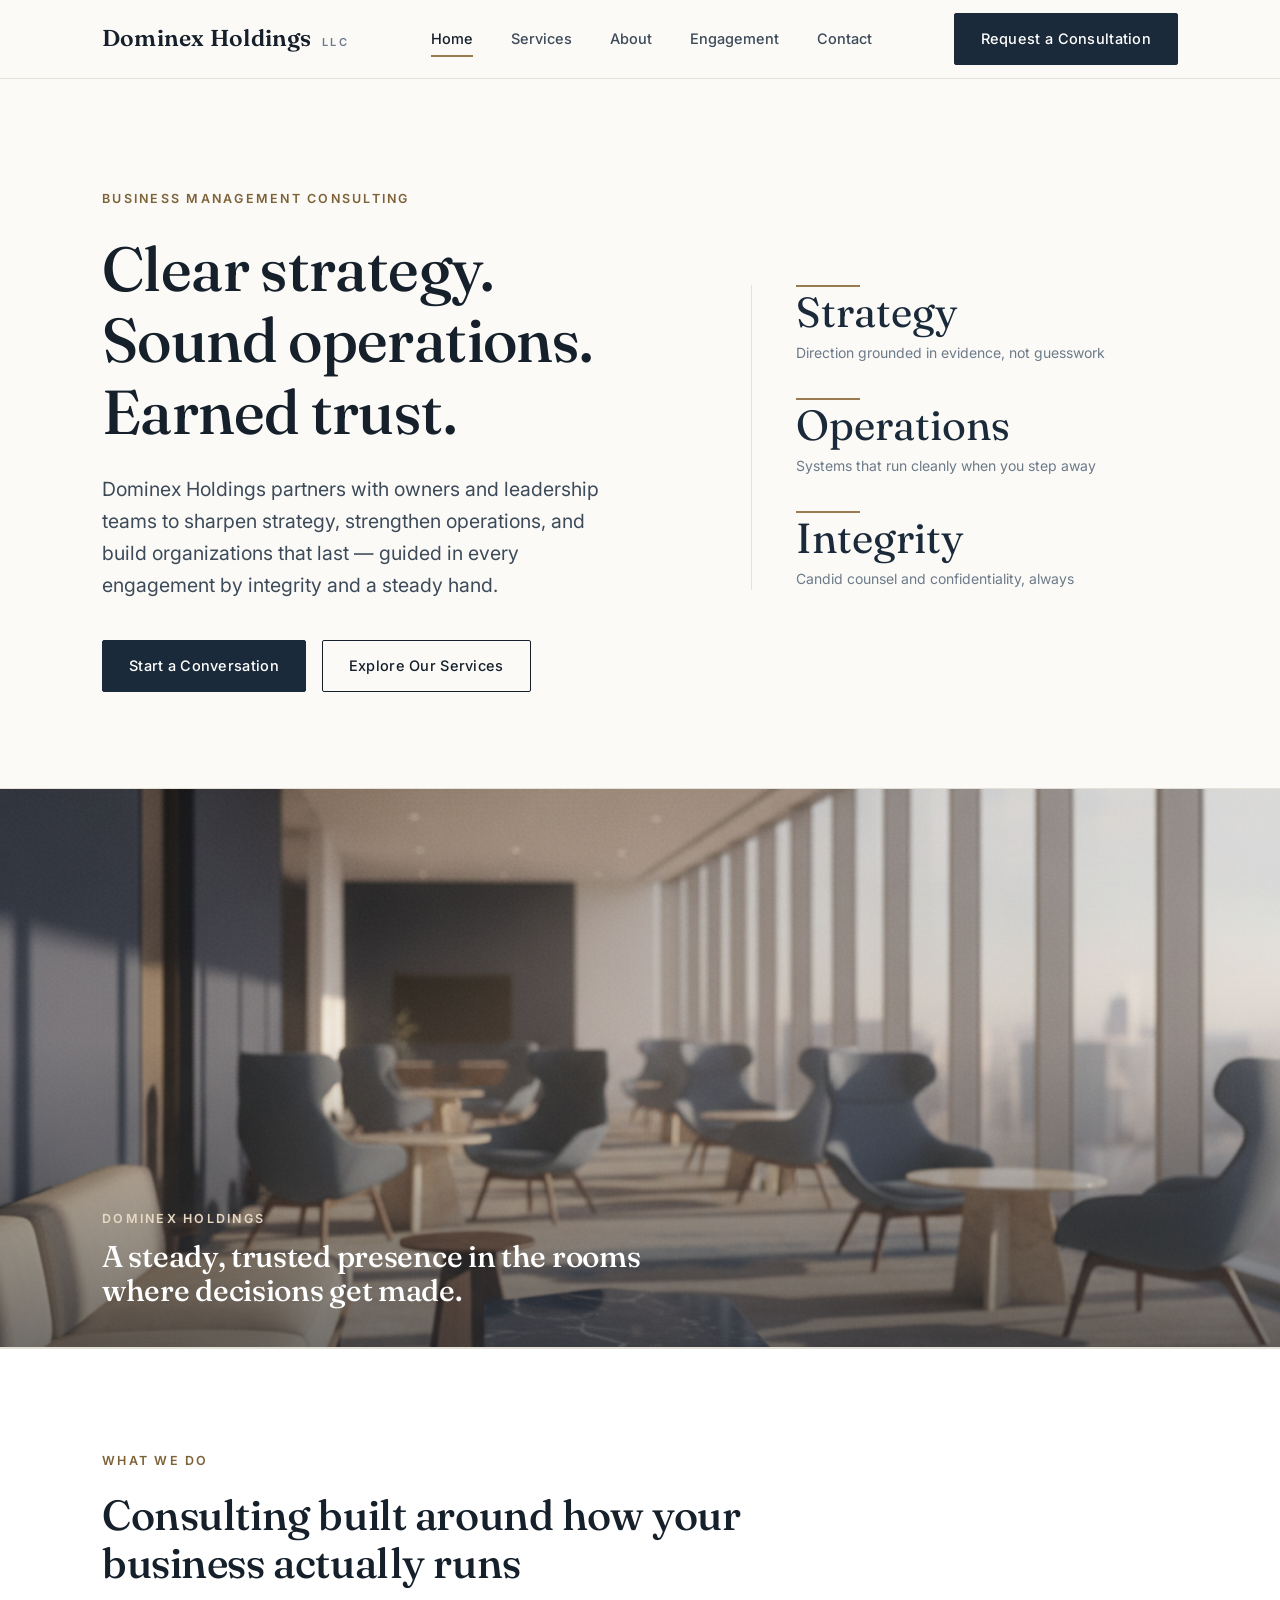
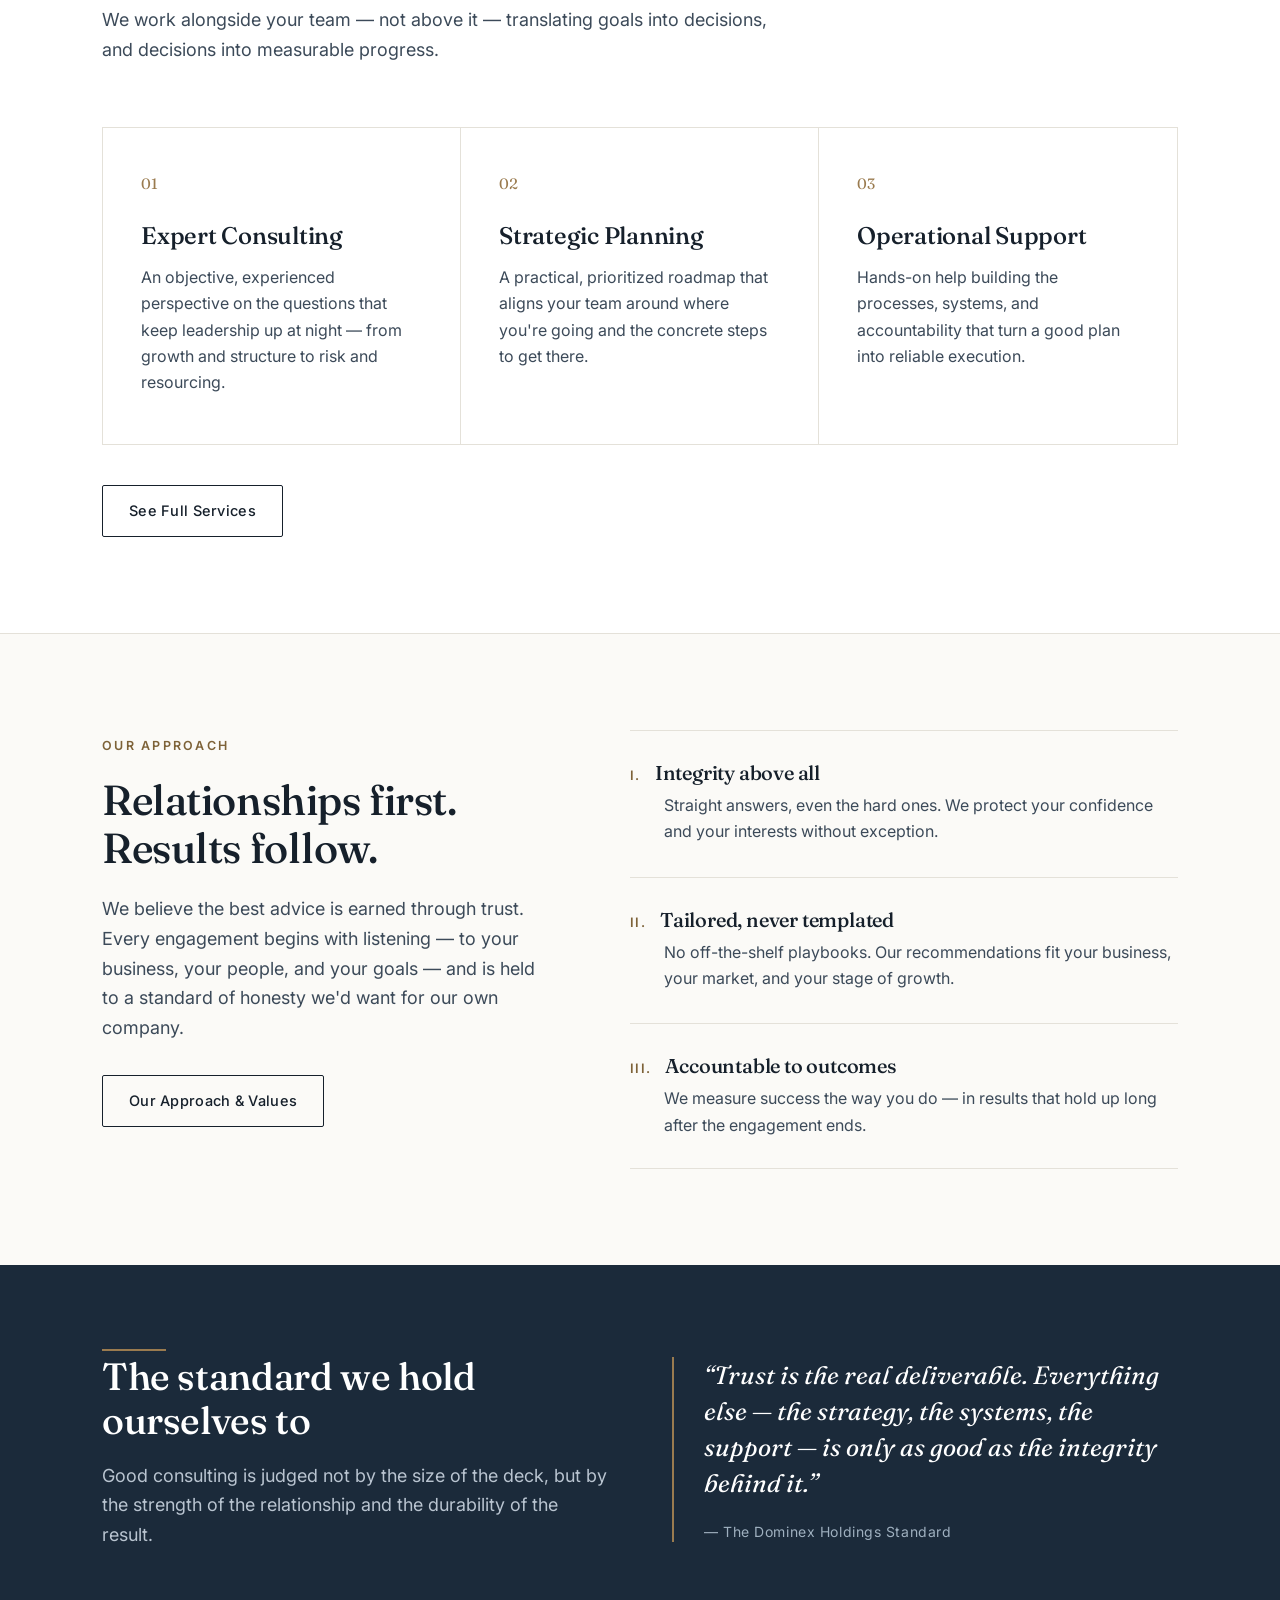
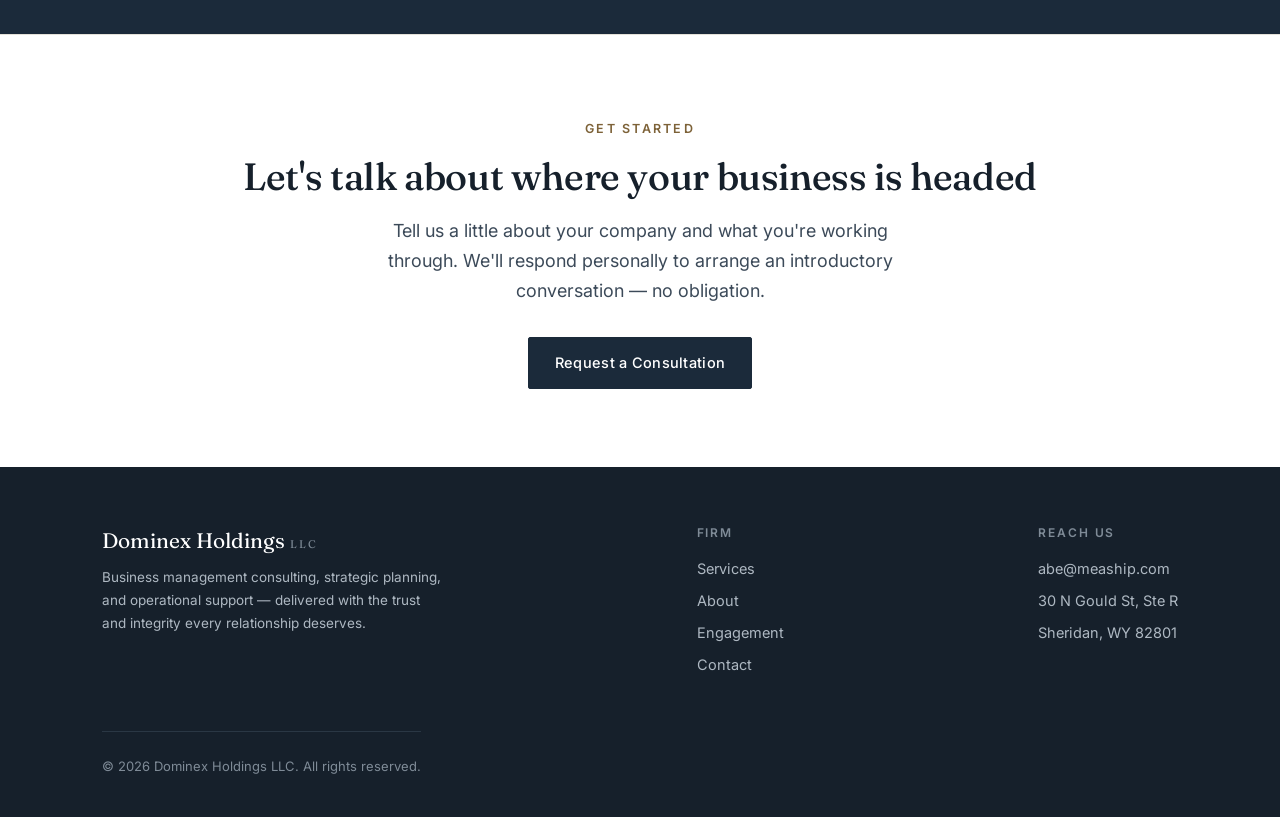
==== commit 2ca9d54e: "Add Gemini imagery (hero + accent), social preview cards (OG/Twitter) Co-Authored-By: Claude Opus 4." ====
--- a/index.html
+++ b/index.html
@@ -5,9 +5,23 @@
 <meta name="viewport" content="width=device-width, initial-scale=1.0" />
 <title>Dominex Holdings LLC — Business Management Consulting</title>
 <meta name="description" content="Dominex Holdings LLC provides expert business management consulting, strategic planning, and operational support — built on a foundation of trust and integrity." />
+<meta property="og:type" content="website" />
+<meta property="og:site_name" content="Dominex Holdings LLC" />
+<meta property="og:title" content="Dominex Holdings LLC — Business Management Consulting" />
+<meta property="og:description" content="Dominex Holdings LLC provides expert business management consulting, strategic planning, and operational support — built on a foundation of trust and integrity." />
+<meta property="og:url" content="https://dominex-holdings.vercel.app/" />
+<meta property="og:image" content="https://dominex-holdings.vercel.app/og.jpg" />
+<meta property="og:image:width" content="1200" />
+<meta property="og:image:height" content="630" />
+<meta name="twitter:card" content="summary_large_image" />
+<meta name="twitter:title" content="Dominex Holdings LLC — Business Management Consulting" />
+<meta name="twitter:description" content="Dominex Holdings LLC provides expert business management consulting, strategic planning, and operational support — built on a foundation of trust and integrity." />
+<meta name="twitter:image" content="https://dominex-holdings.vercel.app/og.jpg" />
+<link rel="canonical" href="https://dominex-holdings.vercel.app/" />
 <link rel="preconnect" href="https://fonts.googleapis.com" />
 <link rel="preconnect" href="https://fonts.gstatic.com" crossorigin />
 <link href="https://fonts.googleapis.com/css2?family=Fraunces:opsz,wght@9..144,400;9..144,500;9..144,600&family=Inter:wght@400;500;600&display=swap" rel="stylesheet" />
+<link rel="icon" type="image/svg+xml" href="favicon.svg" />
 <link rel="stylesheet" href="styles.css" />
 </head>
 <body>
@@ -61,6 +75,17 @@
     </aside>
   </div>
 </section>
+
+<!-- IMAGE BAND -->
+<div class="imgband tint">
+  <img src="hero.jpg" alt="The interior of a calm, modern advisory office" />
+  <div class="caption">
+    <div class="wrap">
+      <span class="eyebrow">Dominex Holdings</span>
+      <h3>A steady, trusted presence in the rooms where decisions get made.</h3>
+    </div>
+  </div>
+</div>
 
 <!-- SERVICES TEASER -->
 <section class="bg-white">
--- a/styles.css
+++ b/styles.css
@@ -76,6 +76,17 @@
 .hero-aside .num{font-family:'Fraunces',serif;font-size:42px;color:var(--navy);line-height:1}
 .hero-aside .lbl{font-size:14px;color:var(--muted);margin-top:8px}
 .rule{width:64px;height:2px;background:var(--accent);margin:0 0 4px}
+
+/* Image bands */
+.imgband{position:relative;width:100%;height:clamp(300px,44vw,560px);overflow:hidden;border-top:1px solid var(--line);border-bottom:1px solid var(--line)}
+.imgband img{width:100%;height:100%;object-fit:cover;object-position:center;display:block}
+.imgband.tint::after{content:"";position:absolute;inset:0;background:linear-gradient(to top,rgba(22,32,43,.55),rgba(22,32,43,.05) 55%)}
+.imgband .caption{position:absolute;left:0;right:0;bottom:0;z-index:2}
+.imgband .caption .wrap{padding-bottom:38px}
+.imgband .caption .eyebrow{color:#e7d9c4;display:block;margin-bottom:10px}
+.imgband .caption h3{color:#fff;font-size:30px;max-width:600px}
+.figure{border:1px solid var(--line);overflow:hidden;background:var(--paper-2)}
+.figure img{width:100%;display:block;aspect-ratio:4/3;object-fit:cover}
 
 /* Sections */
 section{padding:96px 0}
@@ -203,7 +214,6 @@
   section{padding:64px 0}
   .section-head{margin-bottom:42px}
   .section-head h2,.strip h2,.cta-band h2{font-size:30px}
-  .hero h1 br{display:none}
   .steps{grid-template-columns:1fr}
   .steps.vert .step{grid-template-columns:1fr;gap:8px}
   .svc{padding:34px 26px 38px}
